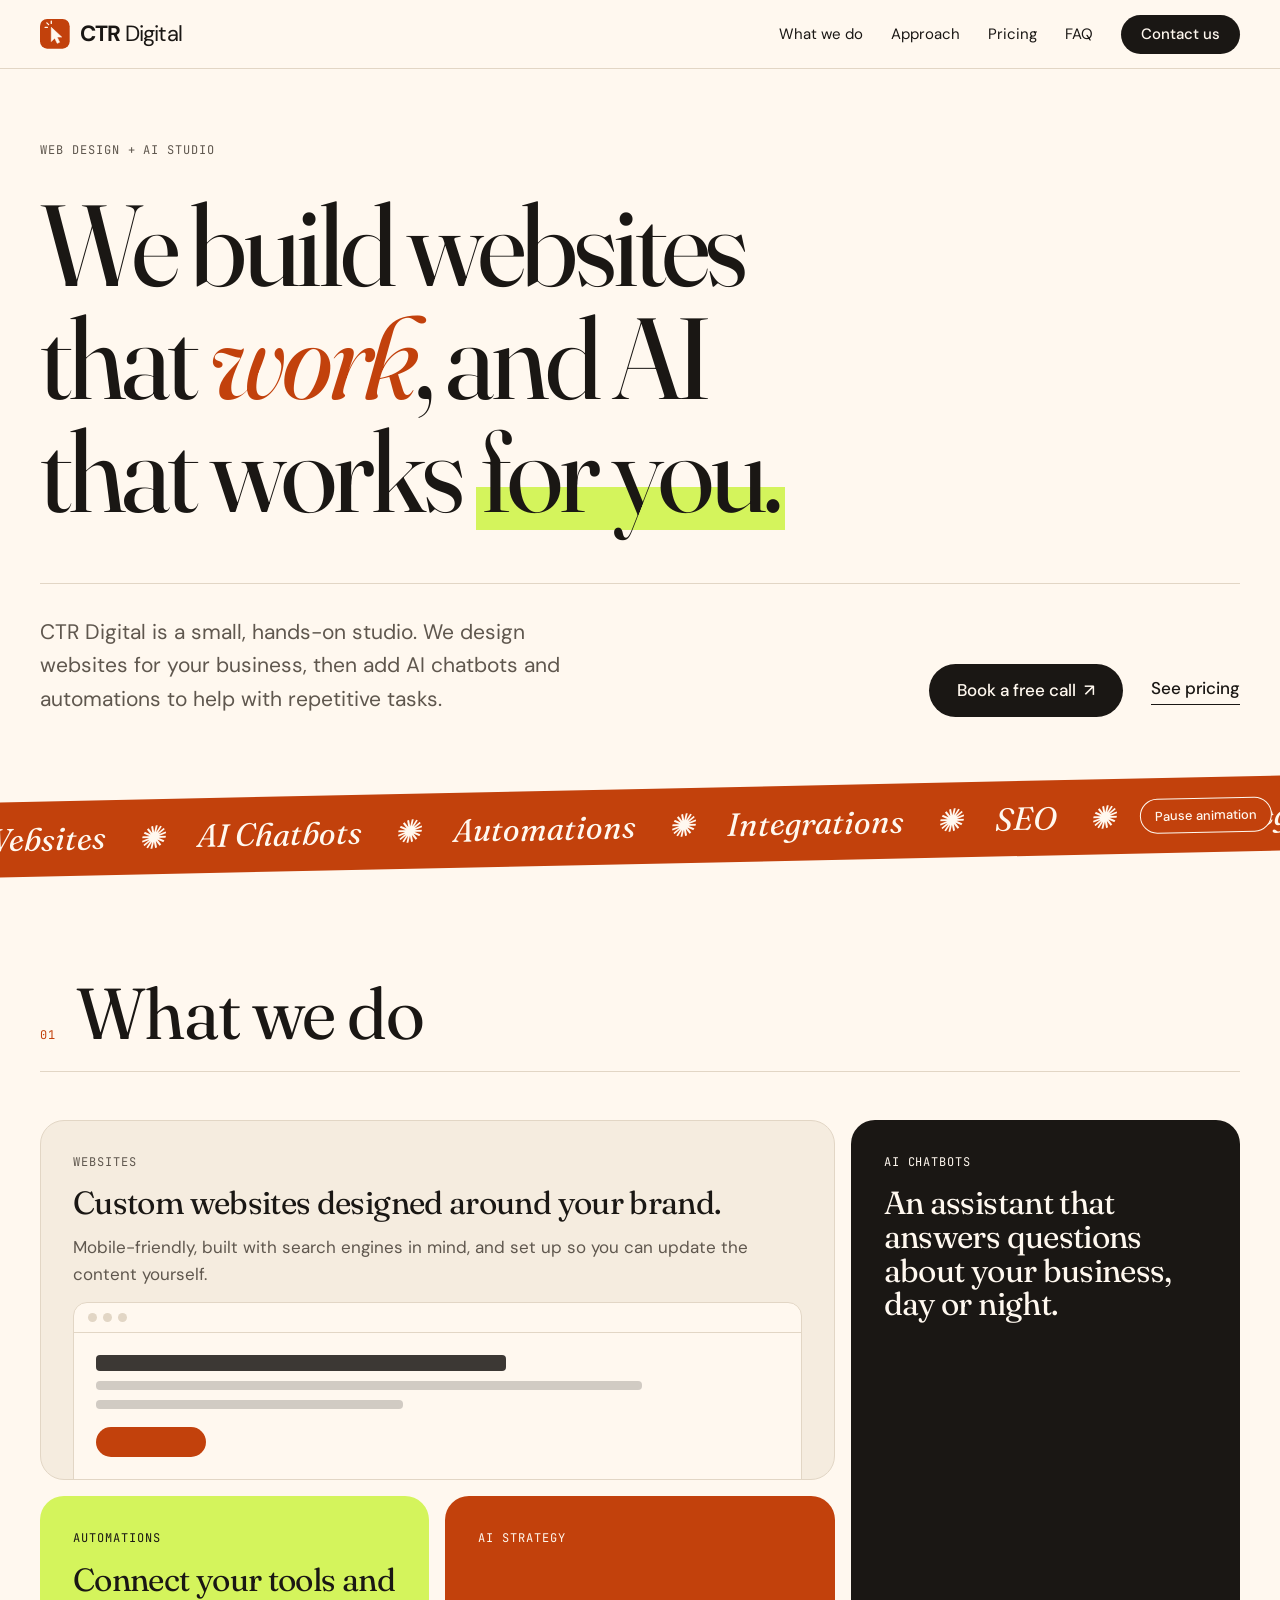
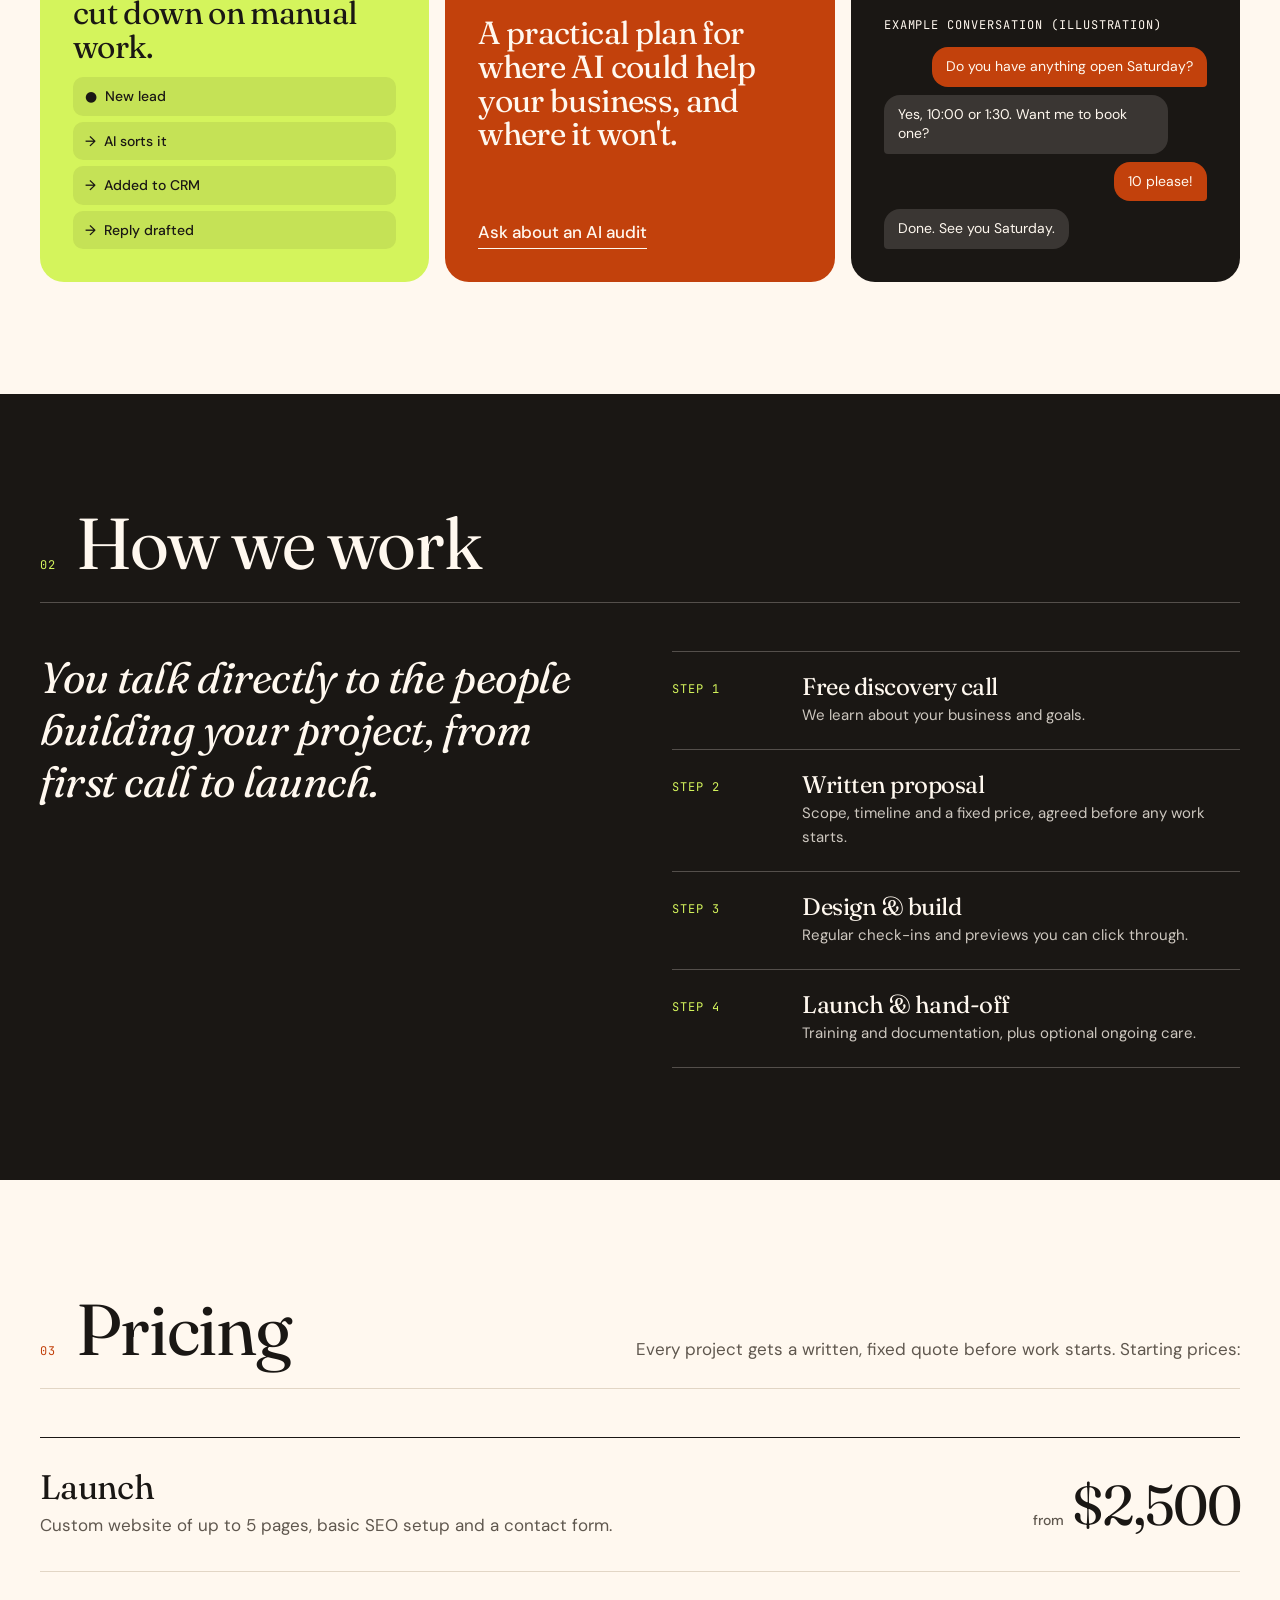
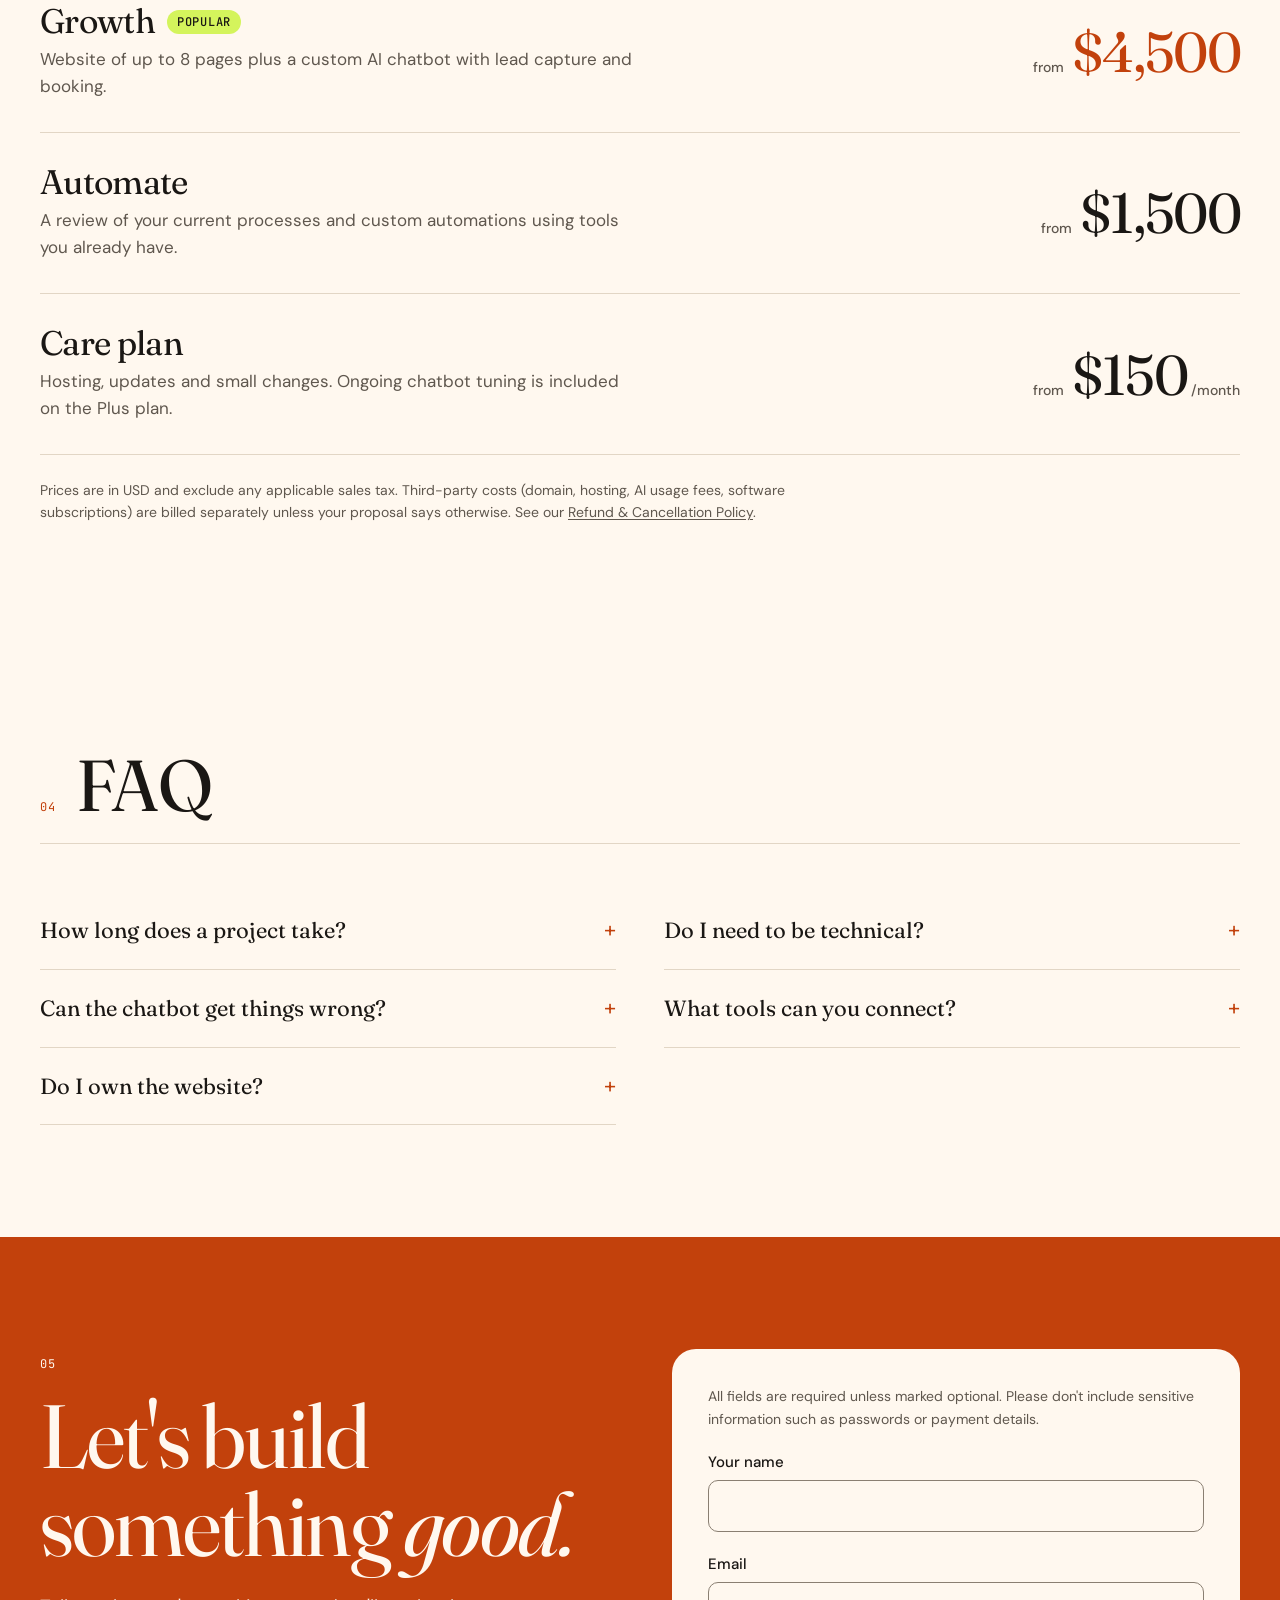
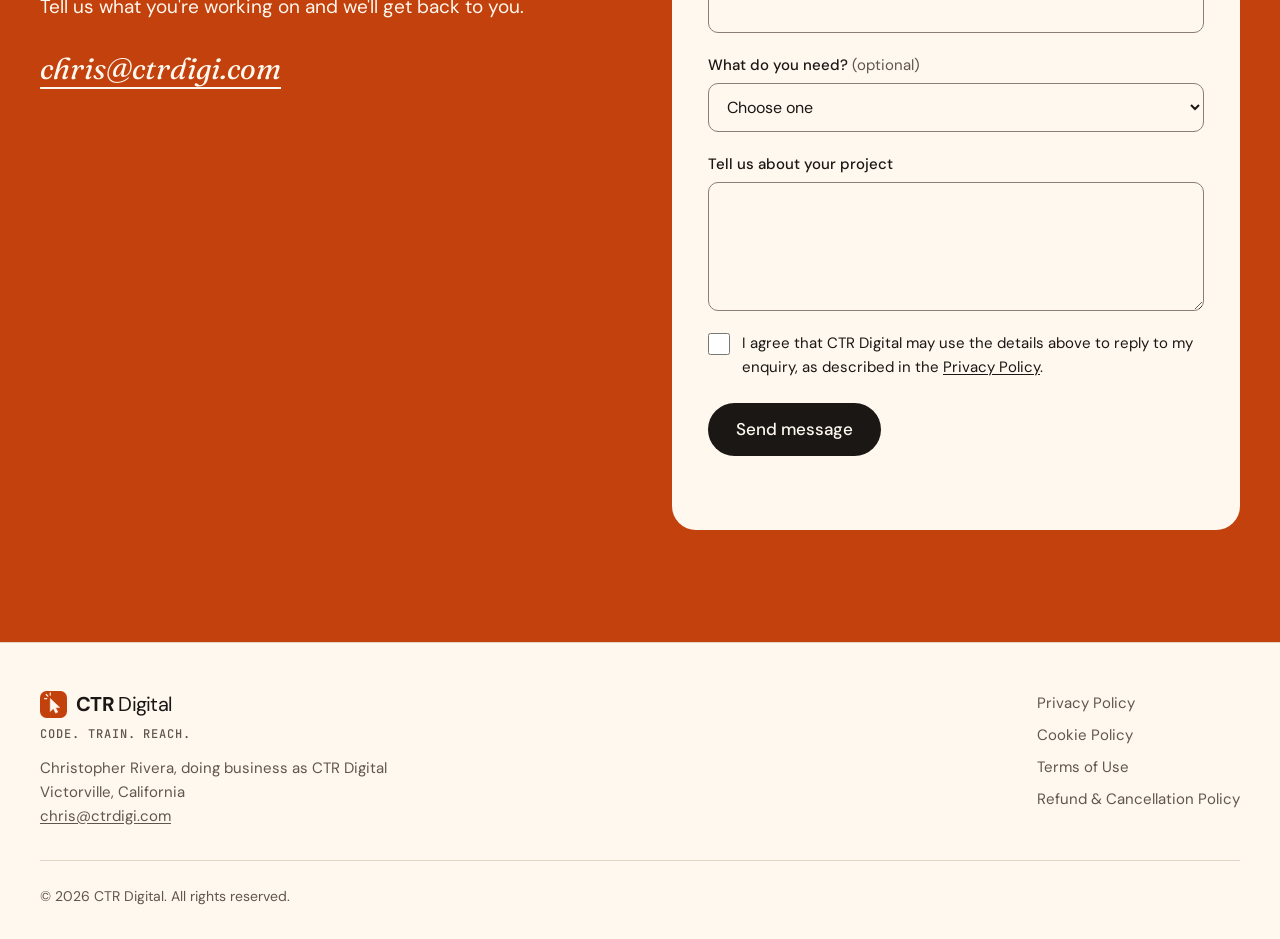
==== index.html @ 1434eead "CTR Digital website, ready for GitHub Pages Home page, policies, 404 page, link preview image, sitem" ====
<!doctype html>
<html lang="en">
<head>
  <meta charset="utf-8">
  <meta name="viewport" content="width=device-width, initial-scale=1">
  <title>CTR Digital — Websites & AI for growing businesses</title>
  <meta name="description" content="CTR Digital designs websites and builds practical AI tools such as chatbots, automations and integrations for growing businesses.">
  <link rel="canonical" href="https://ctrdigi.com/">
  <meta property="og:type" content="website">
  <meta property="og:site_name" content="CTR Digital">
  <meta property="og:title" content="CTR Digital — Websites &amp; AI for growing businesses">
  <meta property="og:description" content="CTR Digital designs websites and builds practical AI tools such as chatbots, automations and integrations for growing businesses.">
  <meta property="og:url" content="https://ctrdigi.com/">
  <meta property="og:image" content="https://ctrdigi.com/assets/og-image.png">
  <meta property="og:image:width" content="1200">
  <meta property="og:image:height" content="630">
  <meta property="og:image:alt" content="CTR Digital: We build websites that work, and AI that works for you.">
  <meta name="twitter:card" content="summary_large_image">
  <link rel="icon" href="assets/favicon.svg" type="image/svg+xml">
  <link rel="apple-touch-icon" href="assets/apple-touch-icon.png">
  <!-- Fonts load from Google Fonts (disclosed in privacy.html). See CHECKLIST.md to self-host instead. -->
  <link rel="preconnect" href="https://fonts.googleapis.com">
  <link rel="preconnect" href="https://fonts.gstatic.com" crossorigin>
  <link href="https://fonts.googleapis.com/css2?family=Fraunces:ital,opsz,wght@0,9..144,400;0,9..144,600;1,9..144,400&family=DM+Sans:wght@400;500;700&family=JetBrains+Mono:wght@500&display=swap" rel="stylesheet">
  <link rel="stylesheet" href="styles.css">
</head>
<body>
  <a class="skip-link" href="#main">Skip to main content</a>

  <header class="nav" id="top">
    <div class="wrap nav-inner">
      <a href="#top" class="logo" aria-label="CTR Digital, back to top"><svg class="mark" viewBox="0 0 100 100" aria-hidden="true" focusable="false"><rect class="mark-tile" width="100" height="100" rx="24"/><path class="mark-cursor" d="M38 28 L38 76 L49.5 64.5 L58 82 L66 78.2 L57.6 60.8 L73 60.8 Z"/><g class="mark-rays"><path d="M29 19 L23 13"/><path d="M38 15 L38 7"/><path d="M25 28 L17 28"/></g></svg><span class="wordmark">CTR <span>Digital</span></span></a>
      <nav class="nav-links" id="nav-links" aria-label="Primary">
        <a href="#work">What we do</a>
        <a href="#approach">Approach</a>
        <a href="#pricing">Pricing</a>
        <a href="#faq">FAQ</a>
        <a href="#contact" class="btn">Contact us</a>
      </nav>
      <button type="button" class="nav-toggle" id="nav-toggle" aria-expanded="false" aria-controls="nav-links">Menu</button>
    </div>
  </header>

  <main id="main" tabindex="-1">
    <!-- HERO -->
    <section class="hero wrap" aria-labelledby="hero-title">
      <p class="mono tag">Web design + AI studio</p>
      <h1 id="hero-title">
        We build websites<br>
        that <em>work</em>, and AI<br>
        that works <span class="hl">for you.</span>
      </h1>
      <div class="hero-foot">
        <p class="lead">CTR Digital is a small, hands-on studio. We design websites for your business, then add AI chatbots and automations to help with repetitive tasks.</p>
        <div class="hero-actions">
          <a href="#contact" class="btn btn-lg">Book a free call <span aria-hidden="true">↗</span></a>
          <a href="#pricing" class="link">See pricing</a>
        </div>
      </div>
    </section>

    <!-- MARQUEE (decorative; can be paused) -->
    <div class="marquee" id="marquee">
      <div class="marquee-track" aria-hidden="true">
        <span>Websites</span><span>✺</span><span>AI Chatbots</span><span>✺</span><span>Automations</span><span>✺</span><span>Integrations</span><span>✺</span><span>SEO</span><span>✺</span><span>AI Strategy</span><span>✺</span>
        <span>Websites</span><span>✺</span><span>AI Chatbots</span><span>✺</span><span>Automations</span><span>✺</span><span>Integrations</span><span>✺</span><span>SEO</span><span>✺</span><span>AI Strategy</span><span>✺</span>
      </div>
      <button type="button" class="marquee-toggle" id="marquee-toggle" aria-pressed="false">Pause animation</button>
    </div>

    <!-- WHAT WE DO (bento) -->
    <section class="section wrap" id="work" aria-labelledby="work-title">
      <div class="sec-head">
        <span class="mono num" aria-hidden="true">01</span>
        <h2 id="work-title">What we do</h2>
      </div>

      <div class="bento">
        <article class="tile tile-web">
          <p class="mono">Websites</p>
          <h3>Custom websites designed around your brand.</h3>
          <p>Mobile-friendly, built with search engines in mind, and set up so you can update the content yourself.</p>
          <div class="browser" aria-hidden="true">
            <div class="browser-bar"><i></i><i></i><i></i></div>
            <div class="browser-body">
              <b class="ln w60"></b><b class="ln w80 thin"></b><b class="ln w45 thin"></b>
              <b class="pill"></b>
            </div>
          </div>
        </article>

        <article class="tile tile-chat">
          <p class="mono">AI Chatbots</p>
          <h3>An assistant that answers questions about your business, day or night.</h3>
          <figure class="chat">
            <figcaption class="mono">Example conversation (illustration)</figcaption>
            <p class="msg in"><span class="sr-only">Visitor: </span>Do you have anything open Saturday?</p>
            <p class="msg out"><span class="sr-only">AI assistant: </span>Yes, 10:00 or 1:30. Want me to book one?</p>
            <p class="msg in"><span class="sr-only">Visitor: </span>10 please!</p>
            <p class="msg out"><span class="sr-only">AI assistant: </span>Done. See you Saturday.</p>
          </figure>
        </article>

        <article class="tile tile-auto">
          <p class="mono">Automations</p>
          <h3>Connect your tools and cut down on manual work.</h3>
          <ol class="flow" aria-label="Example automation steps">
            <li>New lead</li>
            <li>AI sorts it</li>
            <li>Added to CRM</li>
            <li>Reply drafted</li>
          </ol>
        </article>

        <article class="tile tile-strategy">
          <p class="mono">AI Strategy</p>
          <h3>A practical plan for where AI could help your business, and where it won't.</h3>
          <a href="#contact" class="link">Ask about an AI audit</a>
        </article>
      </div>
    </section>

    <!-- APPROACH -->
    <section class="section band" id="approach" aria-labelledby="approach-title">
      <div class="wrap">
        <div class="sec-head">
          <span class="mono num" aria-hidden="true">02</span>
          <h2 id="approach-title">How we work</h2>
        </div>
        <div class="approach">
          <p class="big-statement">You talk directly to the people building your project, from first call to launch.</p>
          <ol class="timeline">
            <li><span class="mono">Step 1</span><h3>Free discovery call</h3><p>We learn about your business and goals.</p></li>
            <li><span class="mono">Step 2</span><h3>Written proposal</h3><p>Scope, timeline and a fixed price, agreed before any work starts.</p></li>
            <li><span class="mono">Step 3</span><h3>Design & build</h3><p>Regular check-ins and previews you can click through.</p></li>
            <li><span class="mono">Step 4</span><h3>Launch & hand-off</h3><p>Training and documentation, plus optional ongoing care.</p></li>
          </ol>
        </div>
      </div>
    </section>

    <!-- PRICING -->
    <section class="section wrap" id="pricing" aria-labelledby="pricing-title">
      <div class="sec-head">
        <span class="mono num" aria-hidden="true">03</span>
        <h2 id="pricing-title">Pricing</h2>
        <p class="sec-sub">Every project gets a written, fixed quote before work starts. Starting prices:</p>
      </div>

      <div class="price-table">
        <div class="price-row">
          <div><h3>Launch</h3><p>Custom website of up to 5 pages, basic SEO setup and a contact form.</p></div>
          <p class="amount"><small>from</small>$2,500</p>
        </div>
        <div class="price-row featured">
          <div><h3>Growth <span class="chip">Popular</span></h3><p>Website of up to 8 pages plus a custom AI chatbot with lead capture and booking.</p></div>
          <p class="amount"><small>from</small>$4,500</p>
        </div>
        <div class="price-row">
          <div><h3>Automate</h3><p>A review of your current processes and custom automations using tools you already have.</p></div>
          <p class="amount"><small>from</small>$1,500</p>
        </div>
        <div class="price-row">
          <div><h3>Care plan</h3><p>Hosting, updates and small changes. Ongoing chatbot tuning is included on the Plus plan.</p></div>
          <p class="amount"><small>from</small>$150<small>/month</small></p>
        </div>
      </div>
      <p class="fine-print">Prices are in USD and exclude any applicable sales tax. Third-party costs (domain, hosting, AI usage fees, software subscriptions) are billed separately unless your proposal says otherwise. See our <a href="refunds.html">Refund &amp; Cancellation Policy</a>.</p>
    </section>

    <!-- FAQ -->
    <section class="section wrap" id="faq" aria-labelledby="faq-title">
      <div class="sec-head">
        <span class="mono num" aria-hidden="true">04</span>
        <h2 id="faq-title">FAQ</h2>
      </div>
      <div class="faq">
        <details><summary>How long does a project take?</summary><p>It depends on scope. Your proposal will include an estimated timeline before you commit to anything.</p></details>
        <details><summary>Do I need to be technical?</summary><p>No. We handle the technical side, explain things in plain English, and show you how to make simple updates yourself.</p></details>
        <details><summary>Can the chatbot get things wrong?</summary><p>Yes, AI can make mistakes. To reduce the risk, we set the chatbot up to use information you approve, limit the topics it covers, and offer a way to reach a real person. It also tells visitors they are talking to an AI.</p></details>
        <details><summary>What tools can you connect?</summary><p>Many tools that offer an integration or API can be connected, for example calendars, email, CRMs and spreadsheets. We'll confirm what's possible for your tools before you commit.</p></details>
        <details><summary>Do I own the website?</summary><p>Once your project is paid in full, you own the website content and design we create for you. Third-party software, fonts and services stay under their own licenses. Details are in your proposal and our <a href="terms.html">Terms</a>.</p></details>
      </div>
    </section>

    <!-- CONTACT -->
    <section class="contact" id="contact" aria-labelledby="contact-title">
      <div class="wrap contact-inner">
        <div>
          <span class="mono num" aria-hidden="true">05</span>
          <h2 id="contact-title">Let's build<br>something <em>good.</em></h2>
          <p>Tell us what you're working on and we'll get back to you.</p>
          <a class="mail" href="mailto:chris@ctrdigi.com">chris@ctrdigi.com</a>
        </div>

        <form class="form" id="contact-form" novalidate aria-describedby="form-note">
          <p class="form-note" id="form-note">All fields are required unless marked optional. Please don't include sensitive information such as passwords or payment details.</p>

          <div class="field">
            <label for="f-name">Your name</label>
            <input id="f-name" type="text" name="name" autocomplete="name" required aria-describedby="f-name-err">
            <p class="field-err" id="f-name-err"></p>
          </div>

          <div class="field">
            <label for="f-email">Email</label>
            <input id="f-email" type="email" name="email" autocomplete="email" required aria-describedby="f-email-err">
            <p class="field-err" id="f-email-err"></p>
          </div>

          <div class="field">
            <label for="f-interest">What do you need? <span class="optional">(optional)</span></label>
            <select id="f-interest" name="interest">
              <option value="">Choose one</option>
              <option>A new website</option>
              <option>An AI chatbot</option>
              <option>Automations</option>
              <option>Website + AI</option>
              <option>Not sure yet</option>
            </select>
          </div>

          <div class="field">
            <label for="f-message">Tell us about your project</label>
            <textarea id="f-message" name="message" rows="4" required aria-describedby="f-message-err"></textarea>
            <p class="field-err" id="f-message-err"></p>
          </div>

          <div class="field consent">
            <input id="f-consent" type="checkbox" name="consent" value="yes" required aria-describedby="f-consent-err">
            <label for="f-consent">I agree that CTR Digital may use the details above to reply to my enquiry, as described in the <a href="privacy.html">Privacy Policy</a>.</label>
            <p class="field-err" id="f-consent-err"></p>
          </div>

          <button type="submit" class="btn btn-lg">Send message</button>
          <p class="form-status" id="form-status" role="status" aria-live="polite"></p>
        </form>
      </div>
    </section>
  </main>

  <footer class="footer">
    <div class="wrap footer-grid">
      <div>
        <a href="#top" class="logo"><svg class="mark" viewBox="0 0 100 100" aria-hidden="true" focusable="false"><rect class="mark-tile" width="100" height="100" rx="24"/><path class="mark-cursor" d="M38 28 L38 76 L49.5 64.5 L58 82 L66 78.2 L57.6 60.8 L73 60.8 Z"/><g class="mark-rays"><path d="M29 19 L23 13"/><path d="M38 15 L38 7"/><path d="M25 28 L17 28"/></g></svg><span class="wordmark">CTR <span>Digital</span></span></a>
        <p class="tagline">Code. Train. Reach.</p>
        <address>
          Christopher Rivera, doing business as CTR Digital<br>
          Victorville, California<br>
          <a href="mailto:chris@ctrdigi.com">chris@ctrdigi.com</a>
        </address>
      </div>
      <nav aria-label="Legal">
        <ul>
          <li><a href="privacy.html">Privacy Policy</a></li>
          <li><a href="cookies.html">Cookie Policy</a></li>
          <li><a href="terms.html">Terms of Use</a></li>
          <li><a href="refunds.html">Refund &amp; Cancellation Policy</a></li>
        </ul>
      </nav>
      <p class="copyright">© <span id="year">2026</span> CTR Digital. All rights reserved.</p>
    </div>
  </footer>

  <script src="script.js"></script>
</body>
</html>
---- styles.css ----
/* ---------- Tokens ----------
   All text/background pairs below meet WCAG 2.1 AA (4.5:1 for body text,
   3:1 for large text and UI outlines). Re-check if you change a colour. */
:root {
  --paper: #fff8ef;
  --paper-2: #f5ecdf;
  --ink: #1a1714;
  --ink-soft: #5f574e;
  --line: #e2d6c5;          /* decorative dividers only */
  --field-line: #8a7f72;    /* form field borders (3.7:1) */
  --accent: #c2410c;        /* 4.9:1 with --paper */
  --accent-ink: #fff8ef;
  --lime: #d4f45c;
  --band: #1a1714;
  --band-ink: #fff8ef;
  --band-accent: #d4f45c;
  --error: #b42318;
  --ok: #15803d;
  --serif: "Fraunces", Georgia, serif;
  --sans: "DM Sans", system-ui, sans-serif;
  --mono: "JetBrains Mono", ui-monospace, monospace;
  color-scheme: light;
}
@media (prefers-color-scheme: dark) {
  :root {
    --paper: #15130f;
    --paper-2: #1e1b16;
    --ink: #f4ece0;
    --ink-soft: #a89e90;
    --line: #332e27;
    --field-line: #7a7064;
    --accent: #ff6a33;
    --accent-ink: #15130f;
    --band: #f4ece0;
    --band-ink: #15130f;
    --band-accent: #b93d0b;
    --error: #ff8a7a;
    --ok: #4ade80;
    color-scheme: dark;
  }
}

/* ---------- Base ---------- */
*, *::before, *::after { box-sizing: border-box; }
html { scroll-behavior: smooth; scroll-padding-top: 76px; }
html, body { overflow-x: clip; }
body { margin: 0; background: var(--paper); color: var(--ink); font: 17px/1.6 var(--sans); -webkit-font-smoothing: antialiased; }
a { color: inherit; text-decoration: none; }
p a, address a, .fine-print a, label a { text-decoration: underline; text-underline-offset: 2px; }
h1, h2, h3 { font-family: var(--serif); font-weight: 400; margin: 0; line-height: 1.05; letter-spacing: -0.02em; }
em { font-style: italic; }
p { margin: 0; }
address { font-style: normal; }
.wrap { width: min(1200px, 100% - 32px); margin-inline: auto; }
.mono { font-family: var(--mono); font-size: 12px; text-transform: uppercase; letter-spacing: .08em; }
:focus-visible { outline: 3px solid var(--accent); outline-offset: 3px; border-radius: 4px; }
main:focus { outline: none; }

.sr-only { position: absolute; width: 1px; height: 1px; padding: 0; margin: -1px; overflow: hidden; clip: rect(0 0 0 0); white-space: nowrap; border: 0; }
.skip-link { position: absolute; left: 16px; top: -100px; z-index: 100; background: var(--ink); color: var(--paper); padding: 12px 18px; border-radius: 8px; font-weight: 500; }
.skip-link:focus { top: 12px; }

.btn {
  display: inline-flex; align-items: center; gap: 8px;
  background: var(--ink); color: var(--paper);
  padding: 12px 20px; border-radius: 999px; border: 0;
  font: 500 15px/1 var(--sans); cursor: pointer;
  transition: background .2s, color .2s;
}
.btn:hover { background: var(--accent); color: var(--accent-ink); }
.btn-lg { padding: 18px 28px; font-size: 17px; }
.link { font-weight: 500; border-bottom: 1.5px solid currentColor; padding-bottom: 2px; }
.link:hover { color: var(--accent); }

/* ---------- Nav ---------- */
.nav { position: sticky; top: 0; z-index: 20; background: color-mix(in srgb, var(--paper) 92%, transparent); backdrop-filter: blur(12px); -webkit-backdrop-filter: blur(12px); border-bottom: 1px solid var(--line); }
.nav-inner { display: flex; align-items: center; justify-content: space-between; height: 68px; }
/* Logo B, "The Click": cursor mark in an accent tile + sans wordmark (see brand/logo-options.html) */
.logo { display: inline-flex; align-items: center; gap: .45em; font: 700 22px var(--sans); letter-spacing: -0.035em; line-height: 1; white-space: nowrap; }
.wordmark span { font-weight: 400; }
.mark { width: 1.35em; height: 1.35em; display: block; flex: none; }
.mark-tile { fill: var(--accent); }
.mark-cursor { fill: var(--paper); stroke: var(--paper); stroke-width: 2; stroke-linejoin: round; }
.mark-rays { fill: none; stroke: var(--paper); stroke-width: 4.5; stroke-linecap: round; }
.nav-links { display: flex; align-items: center; gap: 28px; font-size: 15px; }
.nav-links a:not(.btn):hover { color: var(--accent); }
.nav-toggle { display: none; background: none; border: 1.5px solid var(--ink); color: var(--ink); border-radius: 999px; padding: 10px 18px; font: 500 15px var(--sans); cursor: pointer; }

/* ---------- Hero ---------- */
.hero { padding: 72px 0 64px; }
.tag { color: var(--ink-soft); margin-bottom: 28px; }
.hero h1 { font-size: clamp(48px, 9vw, 128px); line-height: .98; letter-spacing: -0.035em; }
.hero h1 em { color: var(--accent); }
.hl { background: linear-gradient(transparent 62%, var(--lime) 62%, var(--lime) 92%, transparent 92%); padding: 0 .05em; }
@media (prefers-color-scheme: dark) { .hl { background: linear-gradient(transparent 62%, color-mix(in srgb, var(--lime) 40%, transparent) 62%, color-mix(in srgb, var(--lime) 40%, transparent) 92%, transparent 92%); } }
.hero-foot { display: grid; grid-template-columns: 1.2fr 1fr; gap: 48px; align-items: end; margin-top: 56px; padding-top: 32px; border-top: 1px solid var(--line); }
.lead { font-size: clamp(18px, 2vw, 21px); color: var(--ink-soft); max-width: 560px; }
.hero-actions { display: flex; align-items: center; gap: 28px; justify-content: flex-end; flex-wrap: wrap; }

/* ---------- Marquee ---------- */
.marquee { position: relative; overflow: hidden; background: var(--accent); color: var(--accent-ink); padding: 18px 0; transform: rotate(-1.2deg); margin: 8px -20px 0; }
.marquee-track { display: flex; gap: 32px; width: max-content; animation: scroll 30s linear infinite; font: 400 italic 32px var(--serif); white-space: nowrap; }
.marquee.paused .marquee-track { animation-play-state: paused; }
.marquee-toggle {
  position: absolute; right: 28px; top: 50%; transform: translateY(-50%);
  background: var(--accent); color: var(--accent-ink); border: 1.5px solid var(--accent-ink);
  border-radius: 999px; padding: 8px 14px; font: 500 13px var(--sans); cursor: pointer;
}
.marquee-toggle:focus-visible { outline-color: var(--accent-ink); }
@keyframes scroll { to { transform: translateX(-50%); } }

/* ---------- Sections ---------- */
.section { padding: 112px 0; }
.sec-head { display: flex; align-items: baseline; gap: 20px; flex-wrap: wrap; margin-bottom: 48px; padding-bottom: 20px; border-bottom: 1px solid var(--line); }
.sec-head h2 { font-size: clamp(40px, 6vw, 72px); }
.num { color: var(--accent); }
.sec-sub { color: var(--ink-soft); margin-left: auto; }

/* Bento */
.bento { display: grid; grid-template-columns: repeat(6, 1fr); gap: 16px; }
.tile { border-radius: 24px; padding: 32px; display: flex; flex-direction: column; gap: 14px; border: 1px solid var(--line); background: var(--paper-2); overflow: hidden; }
.tile h3 { font-size: clamp(24px, 2.6vw, 32px); }
.tile > p:not(.mono) { color: var(--ink-soft); }
.tile .mono { color: var(--ink-soft); }
.tile-web { grid-column: span 4; }
.tile-chat { grid-column: span 2; grid-row: span 2; background: var(--band); color: var(--band-ink); border-color: transparent; }
.tile-chat .mono { color: inherit; }
.tile-auto { grid-column: span 2; background: var(--lime); color: #1a1714; border-color: transparent; }
.tile-auto .mono { color: #1a1714; }
.tile-strategy { grid-column: span 2; background: var(--accent); color: var(--accent-ink); border-color: transparent; justify-content: space-between; }
.tile-strategy .mono { color: inherit; }
.tile-strategy .link { align-self: flex-start; }
.tile-strategy .link:hover { color: inherit; border-bottom-width: 3px; }
.tile-strategy :focus-visible { outline-color: var(--accent-ink); }

.browser { margin-top: auto; border: 1px solid var(--line); border-radius: 14px 14px 0 0; background: var(--paper); margin-bottom: -33px; }
.browser-bar { display: flex; gap: 6px; padding: 10px 14px; border-bottom: 1px solid var(--line); }
.browser-bar i { width: 9px; height: 9px; border-radius: 50%; background: var(--line); }
.browser-body { padding: 22px; display: grid; gap: 10px; }
.ln { display: block; height: 16px; border-radius: 4px; background: var(--ink); opacity: .85; }
.ln.thin { height: 9px; opacity: .2; }
.w45 { width: 45%; } .w60 { width: 60%; } .w80 { width: 80%; }
.pill { display: block; width: 110px; height: 30px; border-radius: 999px; background: var(--accent); margin-top: 8px; }

.chat { margin: auto 0 0; display: flex; flex-direction: column; gap: 8px; font-size: 14px; }
.chat figcaption { margin-bottom: 4px; }
.msg { padding: 10px 14px; border-radius: 16px; max-width: 88%; line-height: 1.4; }
.msg.in { align-self: flex-end; background: var(--accent); color: var(--accent-ink); border-bottom-right-radius: 4px; }
.msg.out { align-self: flex-start; background: color-mix(in srgb, var(--band-ink) 14%, var(--band)); border-bottom-left-radius: 4px; }

.flow { list-style: none; padding: 0; margin: auto 0 0; display: grid; gap: 6px; font-size: 14px; font-weight: 500; }
.flow li { background: rgba(26, 23, 20, .08); border-radius: 10px; padding: 8px 12px; display: flex; align-items: center; gap: 8px; }
.flow li::before { content: "→"; }
.flow li:first-child::before { content: "●"; }

/* Approach band */
.band { background: var(--band); color: var(--band-ink); }
.band .sec-head { border-color: color-mix(in srgb, var(--band-ink) 25%, transparent); }
.band .num { color: var(--band-accent); }
.approach { display: grid; grid-template-columns: 1fr 1fr; gap: 64px; }
.big-statement { font: 400 italic clamp(28px, 3.4vw, 44px)/1.2 var(--serif); letter-spacing: -0.01em; }
.timeline { list-style: none; padding: 0; margin: 0; }
.timeline li { padding: 22px 0; border-top: 1px solid color-mix(in srgb, var(--band-ink) 25%, transparent); display: grid; grid-template-columns: 110px 1fr; column-gap: 20px; }
.timeline li:last-child { border-bottom: 1px solid color-mix(in srgb, var(--band-ink) 25%, transparent); }
.timeline .mono { color: var(--band-accent); grid-row: span 2; padding-top: 6px; }
.timeline h3 { font-size: 24px; margin-bottom: 4px; }
.timeline p { color: color-mix(in srgb, var(--band-ink) 78%, var(--band)); font-size: 15px; }

/* Pricing */
.price-table { border-top: 1px solid var(--ink); }
.price-row { display: grid; grid-template-columns: 1fr auto; gap: 32px; align-items: center; padding: 32px 0; border-bottom: 1px solid var(--line); }
.price-row h3 { font-size: 34px; margin-bottom: 6px; display: flex; align-items: center; gap: 12px; }
.price-row p { color: var(--ink-soft); max-width: 600px; }
.price-row .amount { font: 400 clamp(36px, 5vw, 56px) var(--serif); color: var(--ink); letter-spacing: -0.03em; white-space: nowrap; }
.amount small { font: 500 14px var(--sans); color: var(--ink-soft); letter-spacing: 0; margin-right: 8px; }
.amount small:not(:first-child) { margin: 0 0 0 4px; }
.price-row.featured .amount { color: var(--accent); }
.chip { font: 500 12px var(--mono); text-transform: uppercase; letter-spacing: .06em; background: var(--lime); color: #1a1714; padding: 4px 10px; border-radius: 999px; }
.fine-print { margin-top: 24px; font-size: 14px; color: var(--ink-soft); max-width: 760px; }

/* FAQ */
.faq { display: grid; grid-template-columns: 1fr 1fr; gap: 0 48px; align-items: start; }
.faq details { border-bottom: 1px solid var(--line); }
.faq summary { cursor: pointer; list-style: none; padding: 24px 0; font: 400 22px/1.3 var(--serif); display: flex; justify-content: space-between; gap: 16px; }
.faq summary::-webkit-details-marker { display: none; }
.faq summary::after { content: "+"; color: var(--accent); font-family: var(--sans); transition: transform .2s; }
.faq details[open] summary::after { transform: rotate(45deg); }
.faq details p { color: var(--ink-soft); padding-bottom: 24px; }

/* Contact */
.contact { background: var(--accent); color: var(--accent-ink); padding: 112px 0; }
.contact-inner { display: grid; grid-template-columns: 1fr 1fr; gap: 64px; align-items: start; }
.contact .num { color: inherit; }
.contact h2 { font-size: clamp(48px, 7vw, 96px); margin: 16px 0 24px; line-height: .98; }
.contact-inner > div > p { font-size: 19px; margin-bottom: 28px; }
.mail { font: 400 italic clamp(22px, 2.6vw, 30px) var(--serif); border-bottom: 2px solid currentColor; overflow-wrap: anywhere; }
.contact-inner > div :focus-visible { outline-color: var(--accent-ink); }

.form { display: grid; gap: 20px; background: var(--paper); color: var(--ink); padding: 36px; border-radius: 24px; }
.form-note { font-size: 14px; color: var(--ink-soft); }
.field { display: grid; gap: 6px; }
.field label { font-size: 15px; font-weight: 500; }
.optional { font-weight: 400; color: var(--ink-soft); }
.form input[type="text"], .form input[type="email"], .form select, .form textarea {
  font: inherit; font-size: 16px; color: var(--ink); background: var(--paper);
  border: 1.5px solid var(--field-line); border-radius: 10px; padding: 12px 14px;
  transition: border-color .15s, box-shadow .15s;
}
.form select { cursor: pointer; }
.form textarea { resize: vertical; }
.form input:focus-visible, .form select:focus-visible, .form textarea:focus-visible {
  outline: 3px solid var(--accent); outline-offset: 1px; border-color: var(--ink);
}
.form [aria-invalid="true"] { border-color: var(--error); border-width: 2px; }
.field-err { font-size: 14px; color: var(--error); font-weight: 500; }
.field-err:empty { display: none; }
.consent { grid-template-columns: auto 1fr; column-gap: 12px; align-items: start; }
.consent input { width: 22px; height: 22px; margin: 2px 0 0; accent-color: var(--accent); cursor: pointer; }
.consent label { font-weight: 400; font-size: 15px; cursor: pointer; }
.consent .field-err { grid-column: 2; }
.form .btn { justify-self: start; margin-top: 4px; }
.form-status { font-size: 15px; font-weight: 500; min-height: 1.2em; }
.form-status.ok { color: var(--ok); }
.form-status.err { color: var(--error); }

/* Footer */
.footer { padding: 48px 0 32px; font-size: 15px; color: var(--ink-soft); border-top: 1px solid var(--line); }
.footer-grid { display: grid; grid-template-columns: 1fr auto; gap: 32px 48px; }
.footer .logo { color: var(--ink); font-size: 20px; margin-bottom: 8px; }
.footer .tagline { font: 500 12px var(--mono); text-transform: uppercase; letter-spacing: .08em; color: var(--ink-soft); margin-bottom: 14px; }
.footer ul { list-style: none; margin: 0; padding: 0; display: grid; gap: 8px; }
.footer nav a:hover, .footer address a:hover { color: var(--accent); }
.copyright { grid-column: 1 / -1; padding-top: 24px; border-top: 1px solid var(--line); font-size: 14px; }

/* ---------- Legal pages ---------- */
.legal { padding: 64px 0 96px; }
.legal .wrap { max-width: 760px; }
.legal h1 { font-size: clamp(40px, 6vw, 64px); margin-bottom: 12px; }
.legal .updated { color: var(--ink-soft); margin-bottom: 24px; }
.legal .draft-note { background: var(--paper-2); border: 1.5px solid var(--field-line); border-radius: 12px; padding: 16px 20px; margin-bottom: 40px; font-size: 15px; }
.legal h2 { font-size: 28px; margin: 40px 0 12px; }
.legal p, .legal li { color: var(--ink-soft); }
.legal p + p { margin-top: 12px; }
.legal ul { padding-left: 22px; display: grid; gap: 6px; }
.legal a { text-decoration: underline; text-underline-offset: 2px; color: var(--ink); }
.legal a.btn { color: var(--paper); text-decoration: none; }
.legal a.btn:hover { color: var(--accent-ink); }
.legal .back { display: inline-block; margin-bottom: 32px; font-weight: 500; }

/* Reveal (class added by JS only, so content is visible without JS) */
.reveal { opacity: 0; transform: translateY(20px); transition: opacity .7s ease, transform .7s ease; }
.reveal.visible { opacity: 1; transform: none; }

@media (prefers-reduced-motion: reduce) {
  html { scroll-behavior: auto; }
  .marquee-track { animation: none; }
  .marquee-toggle { display: none; }
  .reveal { opacity: 1; transform: none; transition: none; }
}

/* ---------- Responsive ---------- */
@media (max-width: 980px) {
  .bento { grid-template-columns: repeat(2, 1fr); }
  .tile-web { grid-column: span 2; }
  .tile-chat { grid-column: span 1; grid-row: span 2; }
  .tile-auto, .tile-strategy { grid-column: span 1; }
  .approach, .contact-inner, .hero-foot { grid-template-columns: 1fr; gap: 40px; }
  .hero-actions { justify-content: flex-start; }
  .faq { grid-template-columns: 1fr; }
}
@media (max-width: 720px) {
  .nav-toggle { display: block; }
  .nav-links { display: none; position: absolute; top: 68px; left: 0; right: 0; flex-direction: column; align-items: stretch; gap: 0; background: var(--paper); border-bottom: 1px solid var(--line); padding: 8px 16px 20px; }
  .nav-links.open { display: flex; }
  .nav-links a:not(.btn) { padding: 14px 0; border-bottom: 1px solid var(--line); font-size: 18px; }
  .nav-links .btn { margin-top: 16px; justify-content: center; padding: 14px; }
  .logo { font-size: 19px; }
  .hero { padding: 48px 0; }
  .section, .contact { padding: 80px 0; }
  .bento { grid-template-columns: 1fr; }
  .tile-web, .tile-chat, .tile-auto, .tile-strategy { grid-column: span 1; grid-row: auto; }
  .tile { padding: 24px; }
  .browser { margin-bottom: -25px; }
  .sec-sub { margin-left: 0; flex-basis: 100%; }
  .price-row { grid-template-columns: 1fr; gap: 12px; }
  .price-row h3 { font-size: 28px; }
  .timeline li { grid-template-columns: 1fr; }
  .timeline .mono { grid-row: auto; padding: 0 0 6px; }
  .form { padding: 24px; }
  .marquee-track { font-size: 24px; }
  .marquee-toggle { right: 24px; padding: 6px 12px; font-size: 12px; }
  .footer-grid { grid-template-columns: 1fr; }
}
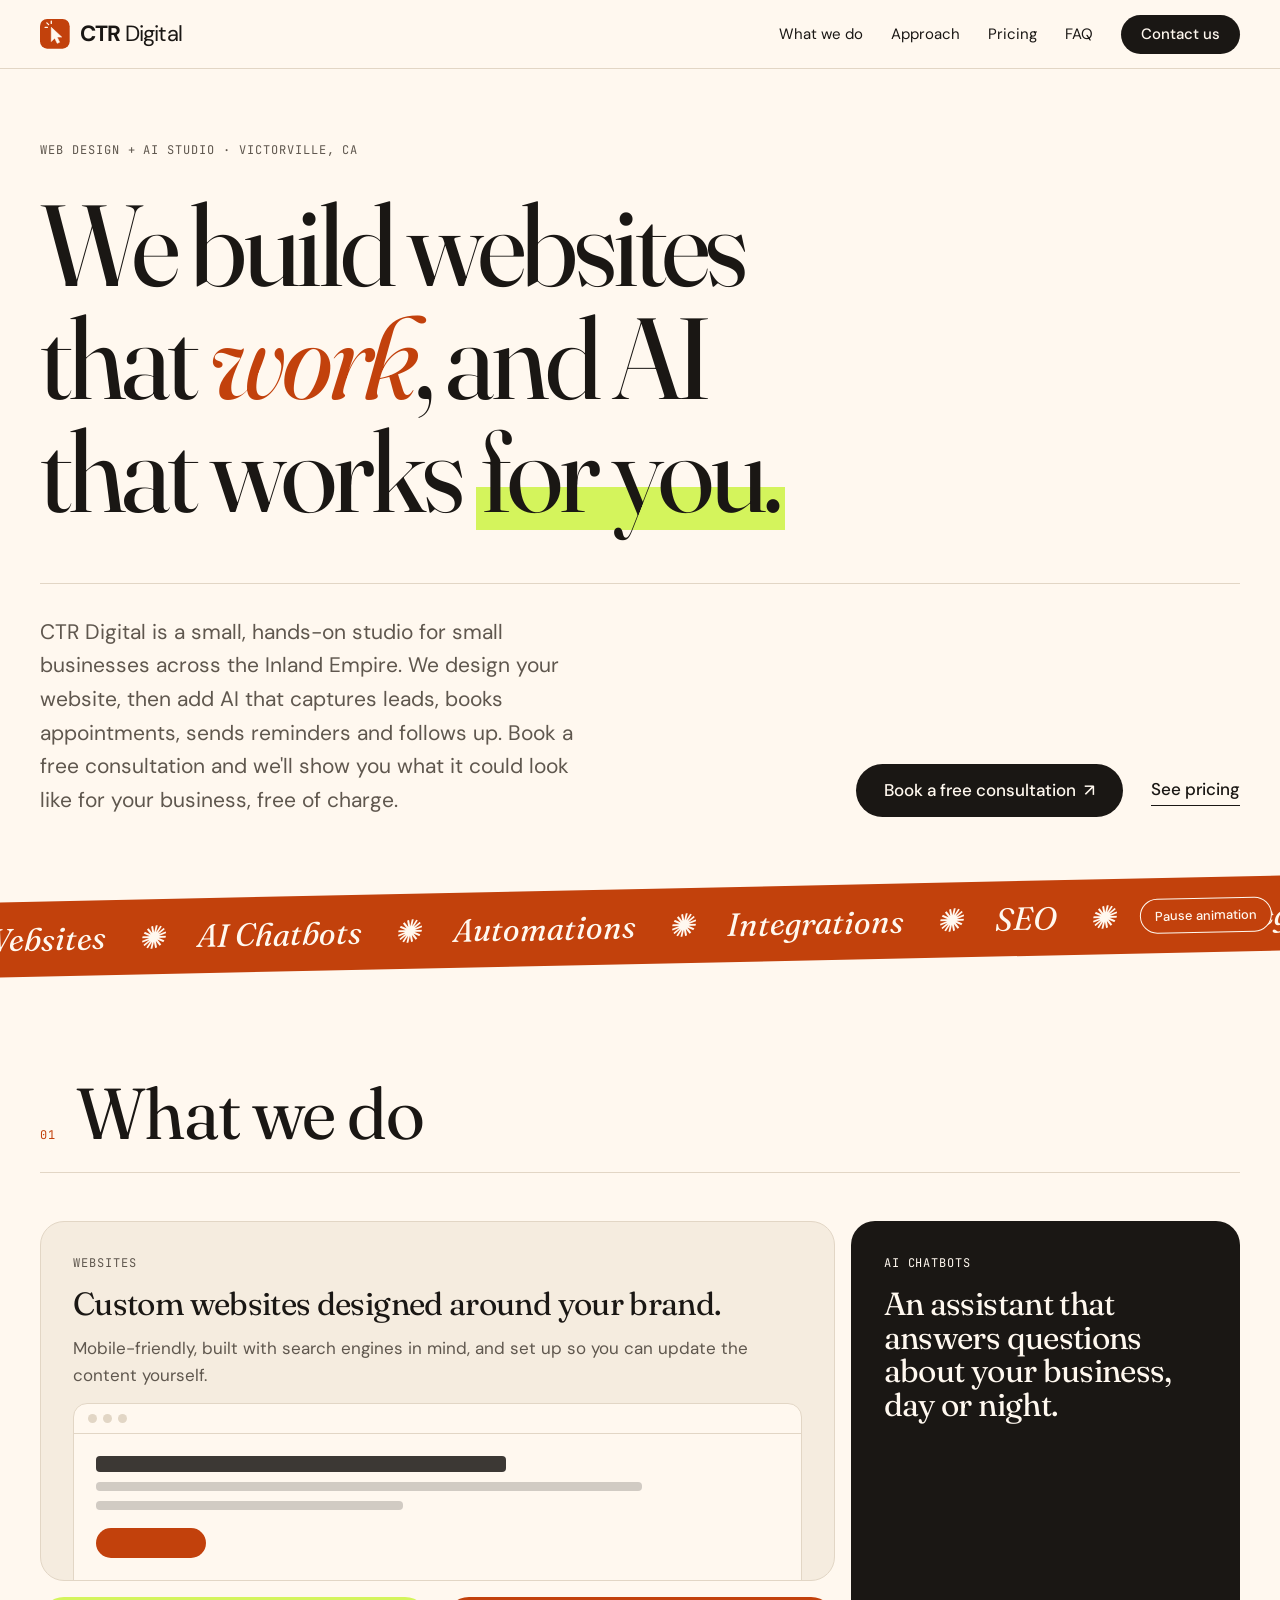
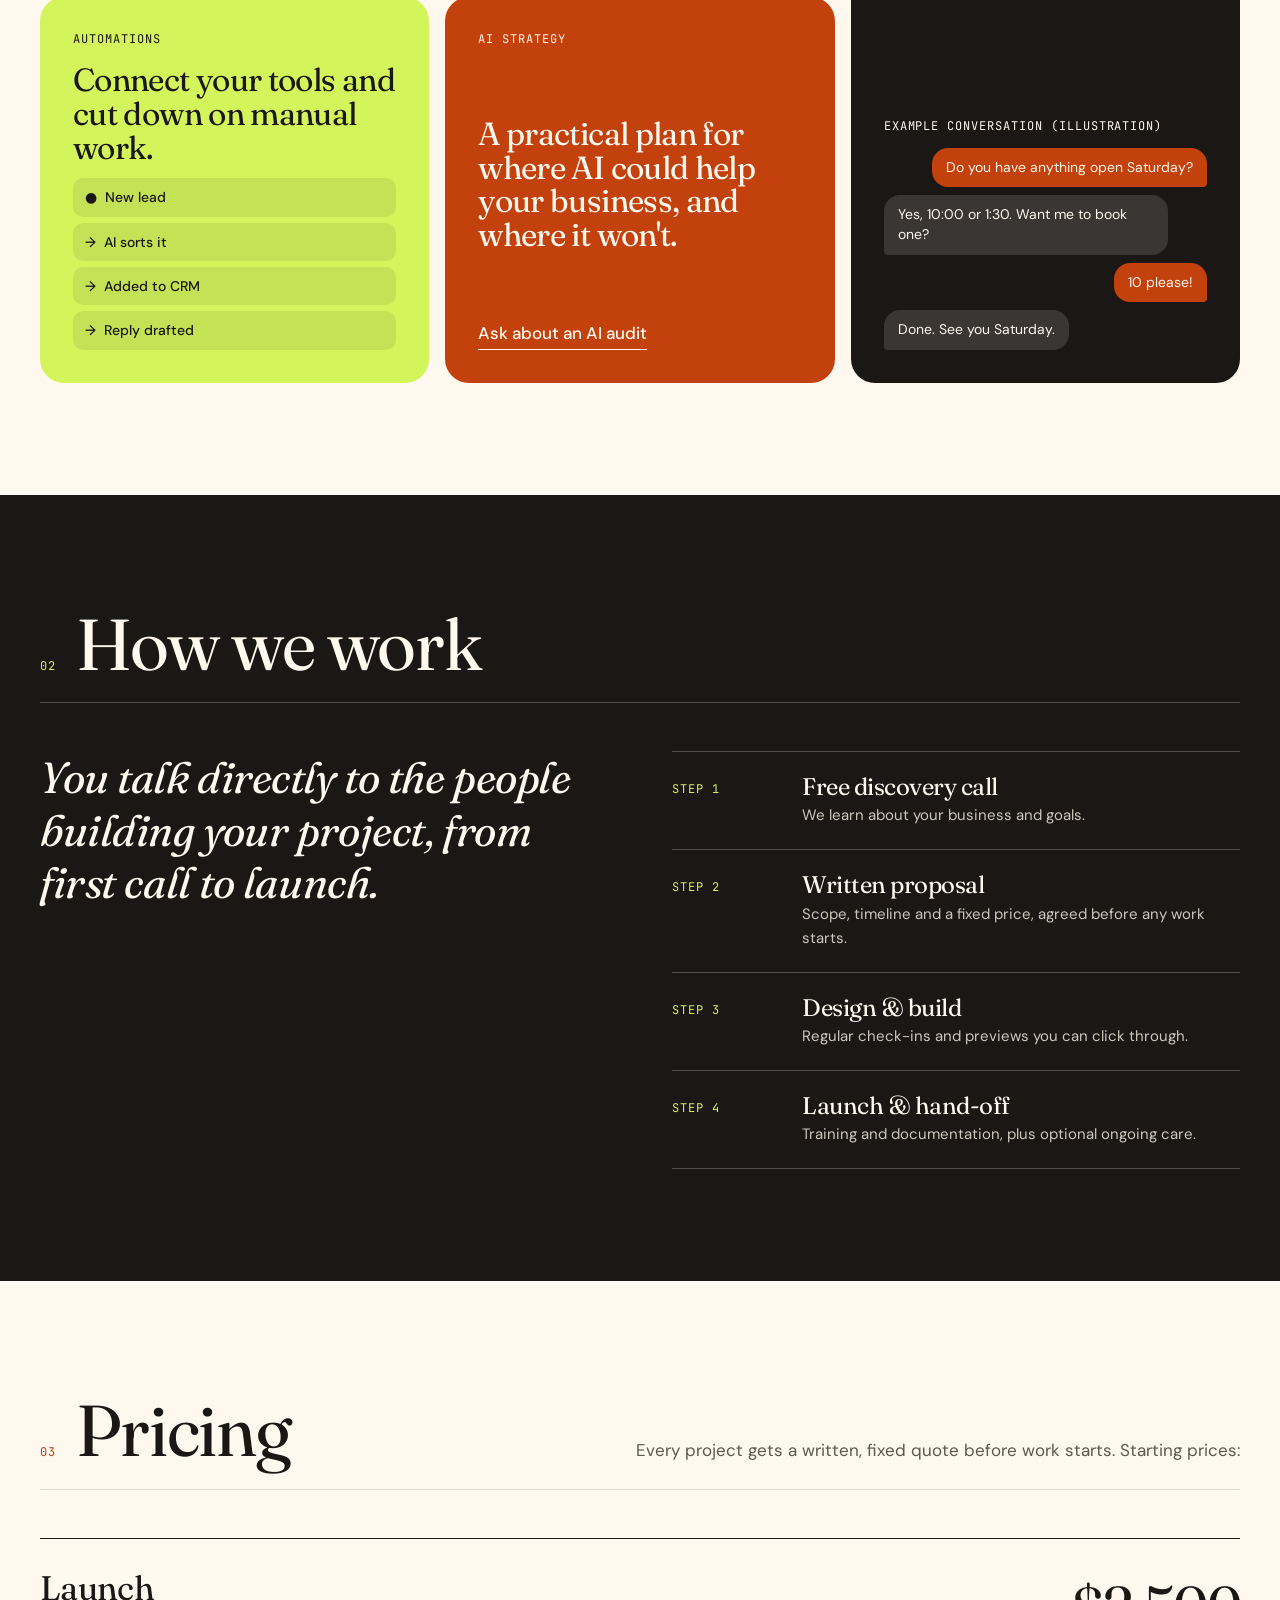
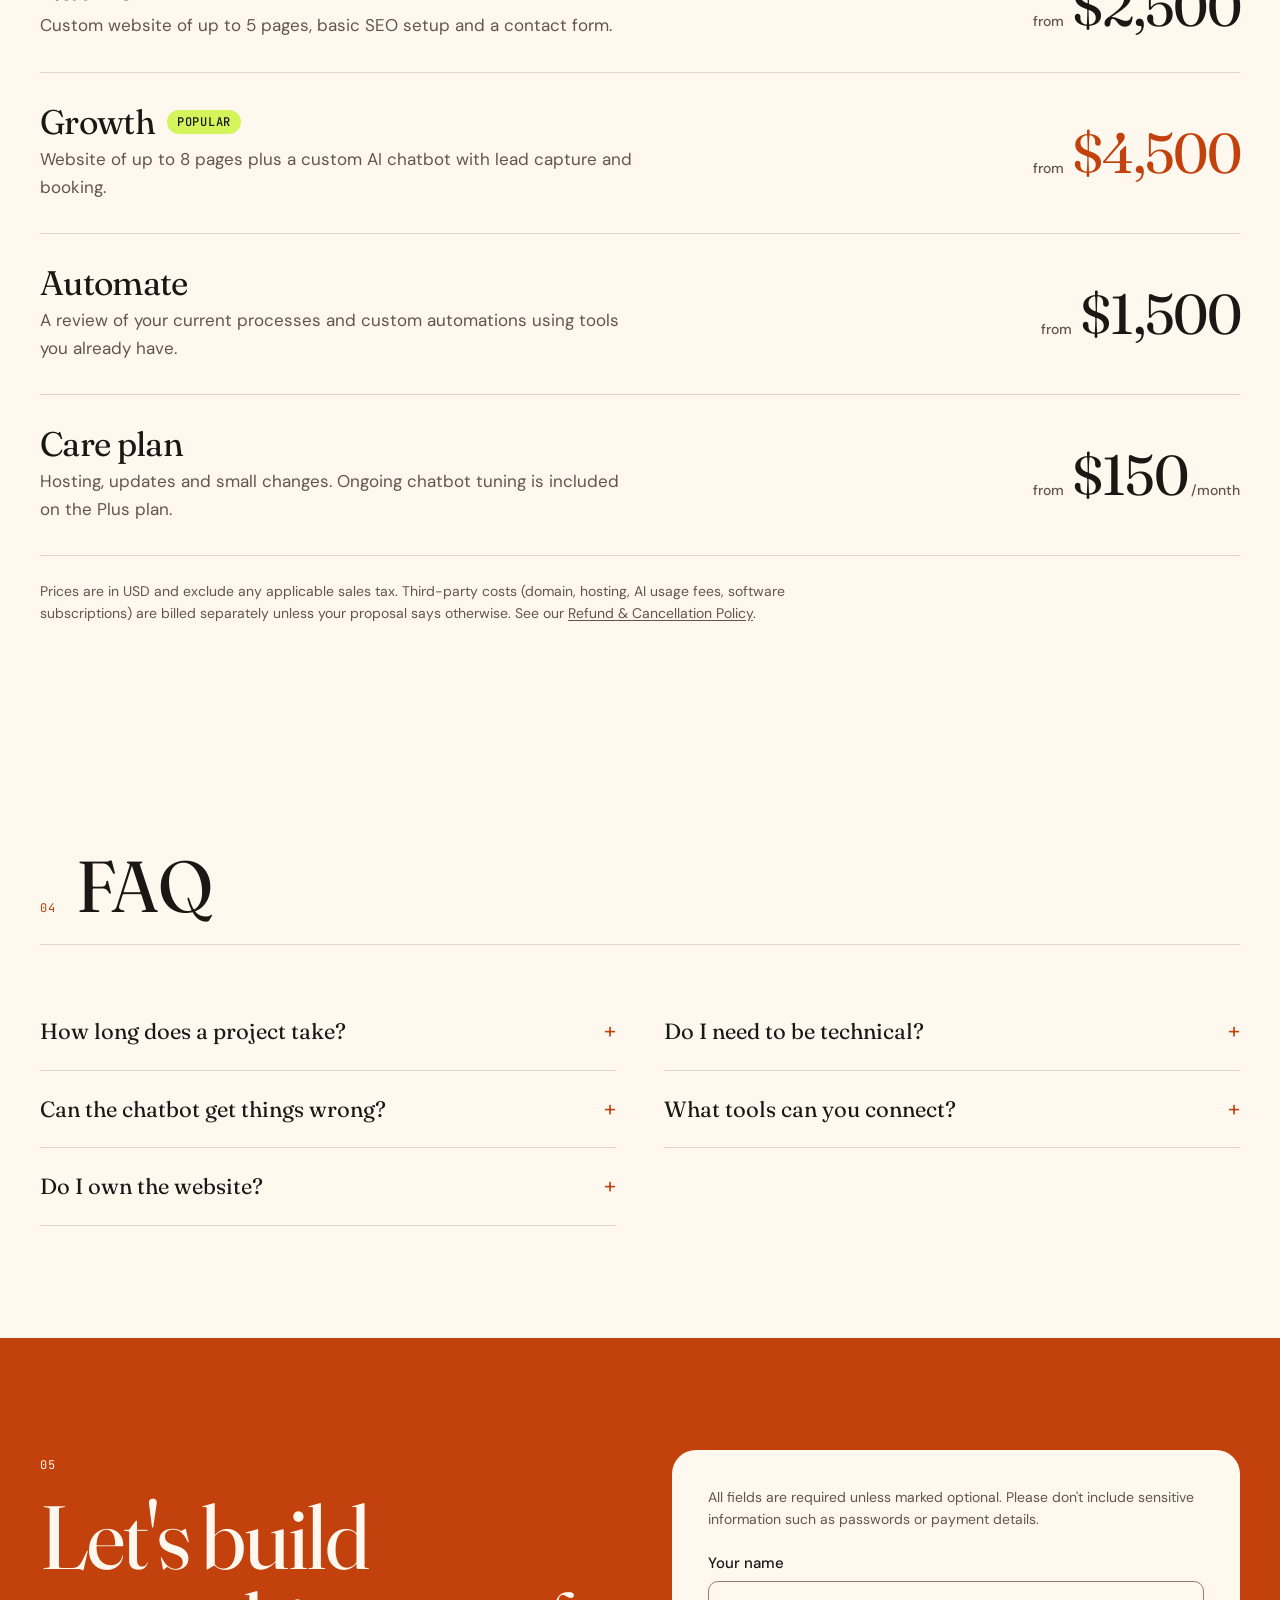
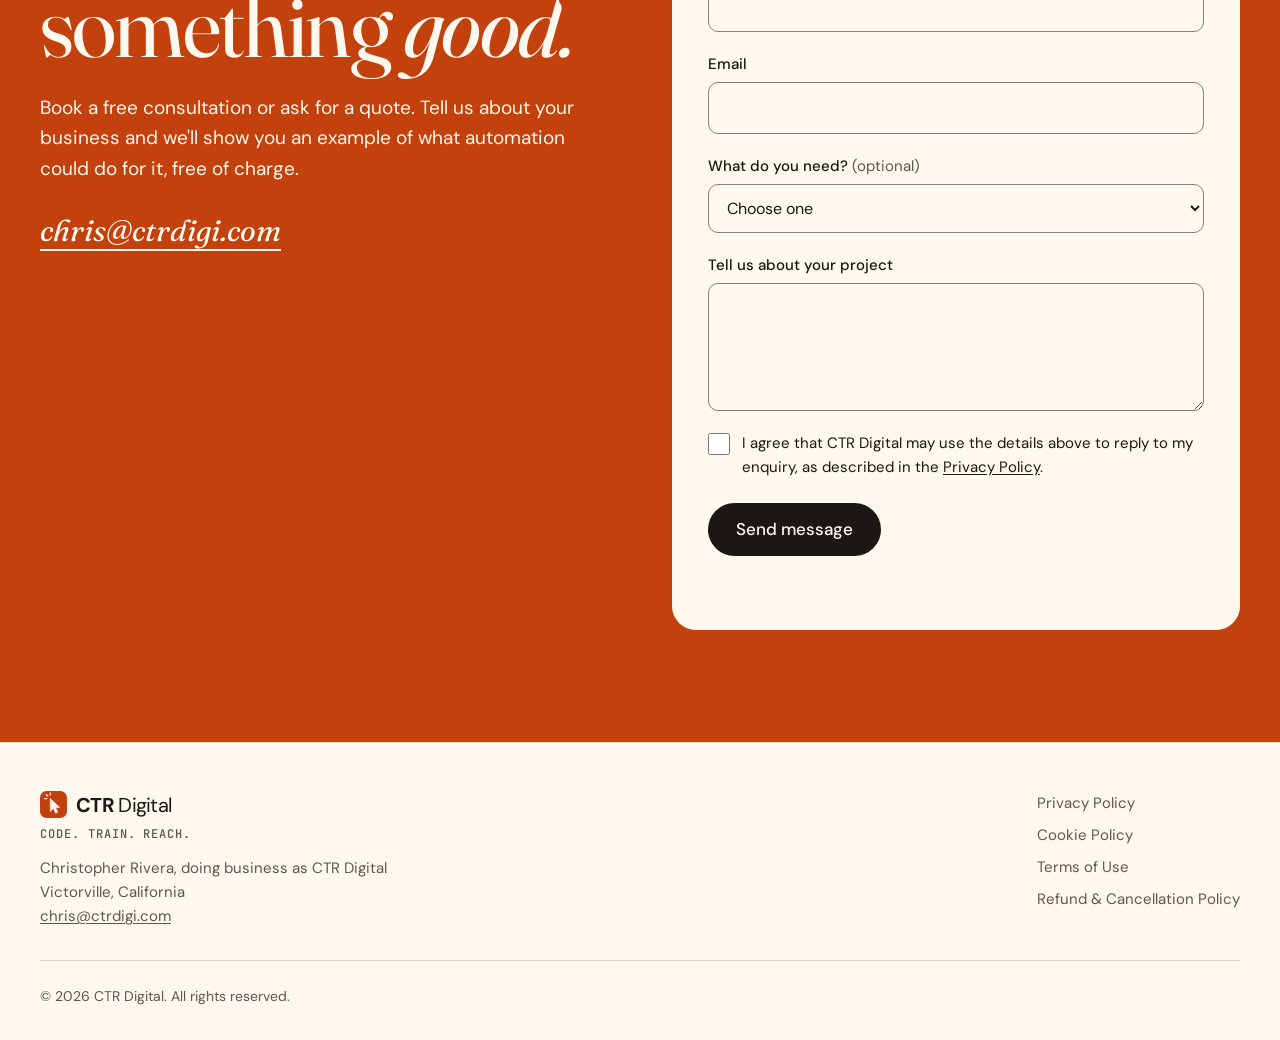
==== commit 78bb739c: "Add local SEO and lead with the free consultation offer - Title, description and Open Graph text nam" ====
--- a/index.html
+++ b/index.html
@@ -3,13 +3,13 @@
 <head>
   <meta charset="utf-8">
   <meta name="viewport" content="width=device-width, initial-scale=1">
-  <title>CTR Digital — Websites & AI for growing businesses</title>
-  <meta name="description" content="CTR Digital designs websites and builds practical AI tools such as chatbots, automations and integrations for growing businesses.">
+  <title>CTR Digital — Web design &amp; AI automation in Victorville, CA</title>
+  <meta name="description" content="Websites and AI automation for small businesses in Victorville and the Inland Empire. Book a free consultation to see what automation could do for you.">
   <link rel="canonical" href="https://ctrdigi.com/">
   <meta property="og:type" content="website">
   <meta property="og:site_name" content="CTR Digital">
-  <meta property="og:title" content="CTR Digital — Websites &amp; AI for growing businesses">
-  <meta property="og:description" content="CTR Digital designs websites and builds practical AI tools such as chatbots, automations and integrations for growing businesses.">
+  <meta property="og:title" content="CTR Digital — Web design &amp; AI automation in Victorville, CA">
+  <meta property="og:description" content="Websites and AI automation for small businesses in Victorville and the Inland Empire. Book a free consultation to see what automation could do for you.">
   <meta property="og:url" content="https://ctrdigi.com/">
   <meta property="og:image" content="https://ctrdigi.com/assets/og-image.png">
   <meta property="og:image:width" content="1200">
@@ -23,6 +23,33 @@
   <link rel="preconnect" href="https://fonts.gstatic.com" crossorigin>
   <link href="https://fonts.googleapis.com/css2?family=Fraunces:ital,opsz,wght@0,9..144,400;0,9..144,600;1,9..144,400&family=DM+Sans:wght@400;500;700&family=JetBrains+Mono:wght@500&display=swap" rel="stylesheet">
   <link rel="stylesheet" href="styles.css">
+  <script type="application/ld+json">
+  {
+    "@context": "https://schema.org",
+    "@type": "ProfessionalService",
+    "name": "CTR Digital",
+    "slogan": "Code. Train. Reach.",
+    "description": "Web design and AI automation for small businesses: websites, chatbots, lead capture, scheduling and reminders, and follow-ups.",
+    "url": "https://ctrdigi.com/",
+    "email": "chris@ctrdigi.com",
+    "logo": "https://ctrdigi.com/assets/logo-mark-512.png",
+    "image": "https://ctrdigi.com/assets/og-image.png",
+    "founder": { "@type": "Person", "name": "Christopher Rivera" },
+    "address": {
+      "@type": "PostalAddress",
+      "addressLocality": "Victorville",
+      "addressRegion": "CA",
+      "addressCountry": "US"
+    },
+    "areaServed": [
+      { "@type": "City", "name": "Victorville, CA" },
+      { "@type": "City", "name": "Hesperia, CA" },
+      { "@type": "City", "name": "Apple Valley, CA" },
+      { "@type": "City", "name": "Adelanto, CA" },
+      { "@type": "Place", "name": "Inland Empire, CA" }
+    ]
+  }
+  </script>
 </head>
 <body>
   <a class="skip-link" href="#main">Skip to main content</a>
@@ -44,16 +71,16 @@
   <main id="main" tabindex="-1">
     <!-- HERO -->
     <section class="hero wrap" aria-labelledby="hero-title">
-      <p class="mono tag">Web design + AI studio</p>
+      <p class="mono tag">Web design + AI studio · Victorville, CA</p>
       <h1 id="hero-title">
         We build websites<br>
         that <em>work</em>, and AI<br>
         that works <span class="hl">for you.</span>
       </h1>
       <div class="hero-foot">
-        <p class="lead">CTR Digital is a small, hands-on studio. We design websites for your business, then add AI chatbots and automations to help with repetitive tasks.</p>
+        <p class="lead">CTR Digital is a small, hands-on studio for small businesses across the Inland Empire. We design your website, then add AI that captures leads, books appointments, sends reminders and follows up. Book a free consultation and we'll show you what it could look like for your business, free of charge.</p>
         <div class="hero-actions">
-          <a href="#contact" class="btn btn-lg">Book a free call <span aria-hidden="true">↗</span></a>
+          <a href="#contact" class="btn btn-lg">Book a free consultation <span aria-hidden="true">↗</span></a>
           <a href="#pricing" class="link">See pricing</a>
         </div>
       </div>
@@ -189,7 +216,7 @@
         <div>
           <span class="mono num" aria-hidden="true">05</span>
           <h2 id="contact-title">Let's build<br>something <em>good.</em></h2>
-          <p>Tell us what you're working on and we'll get back to you.</p>
+          <p>Book a free consultation or ask for a quote. Tell us about your business and we'll show you an example of what automation could do for it, free of charge.</p>
           <a class="mail" href="mailto:chris@ctrdigi.com">chris@ctrdigi.com</a>
         </div>
 
@@ -216,6 +243,8 @@
               <option>An AI chatbot</option>
               <option>Automations</option>
               <option>Website + AI</option>
+              <option>A free automation example</option>
+              <option>A quote</option>
               <option>Not sure yet</option>
             </select>
           </div>
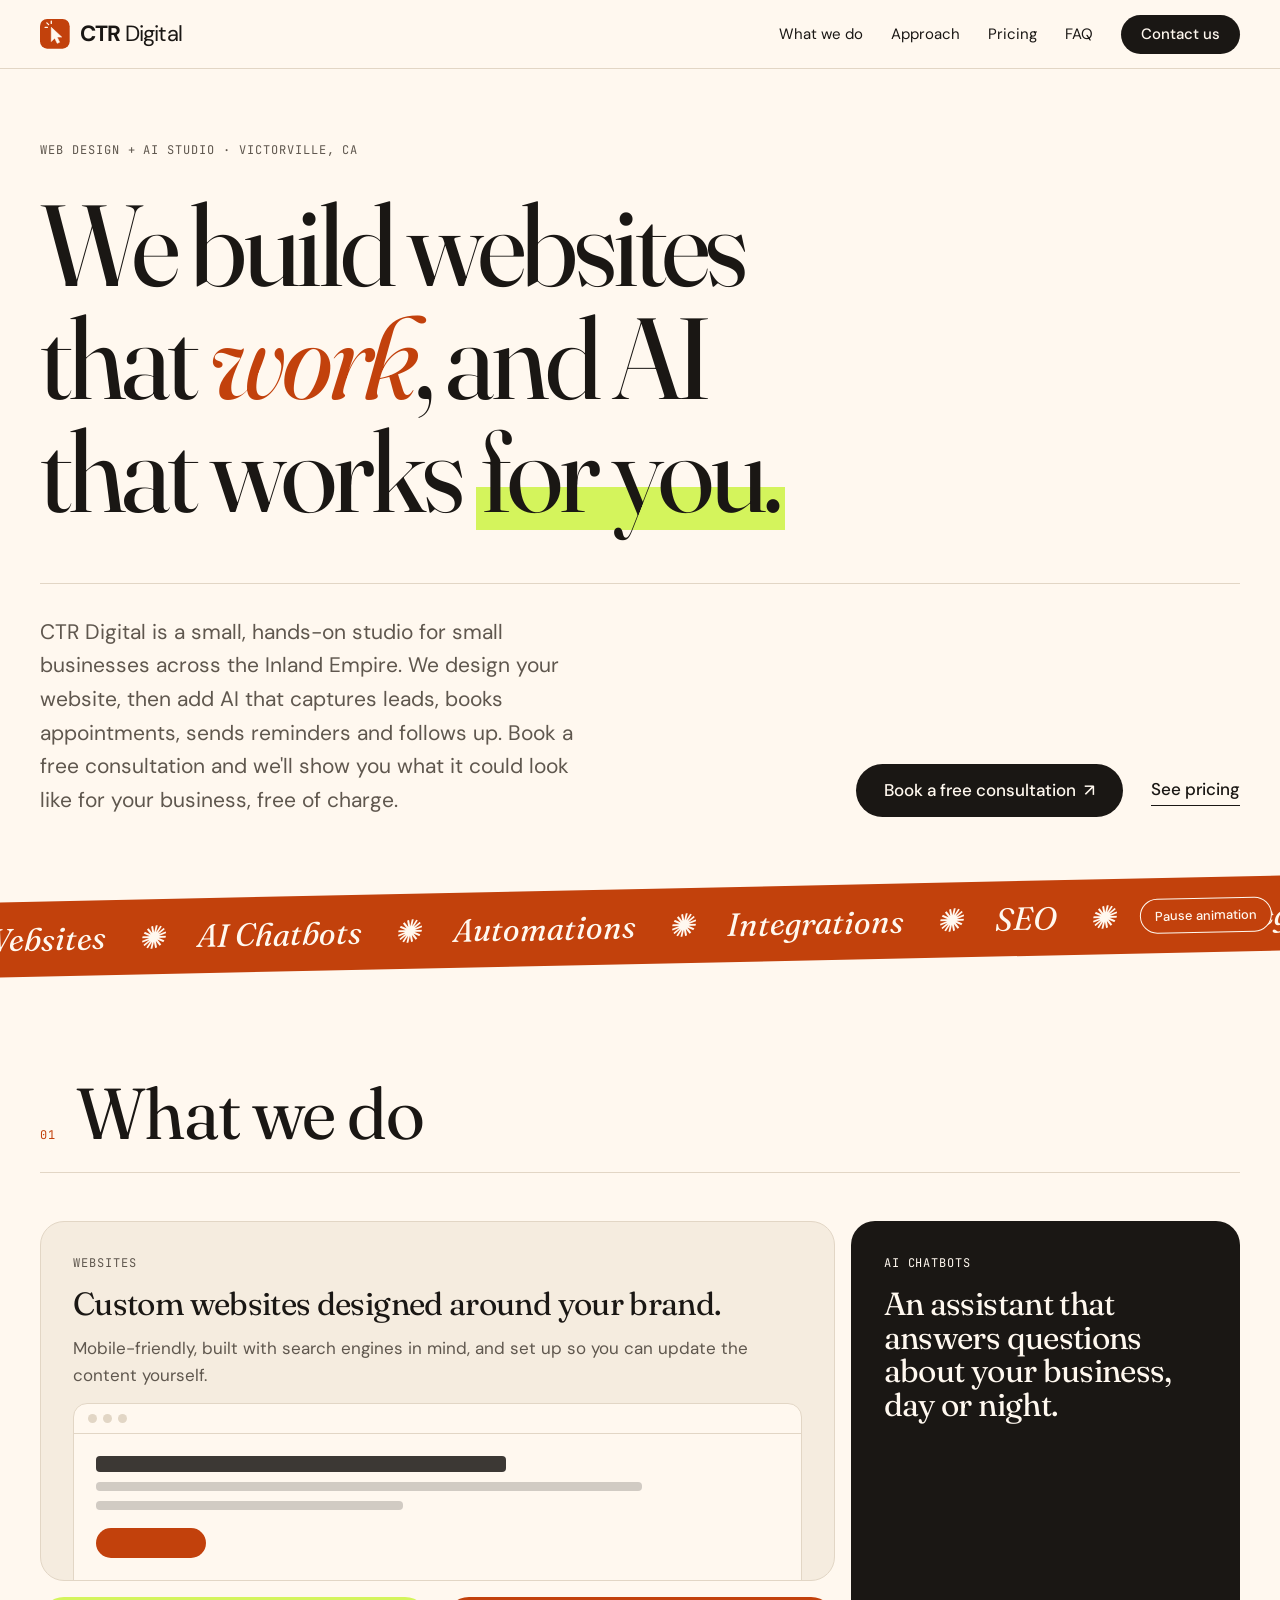
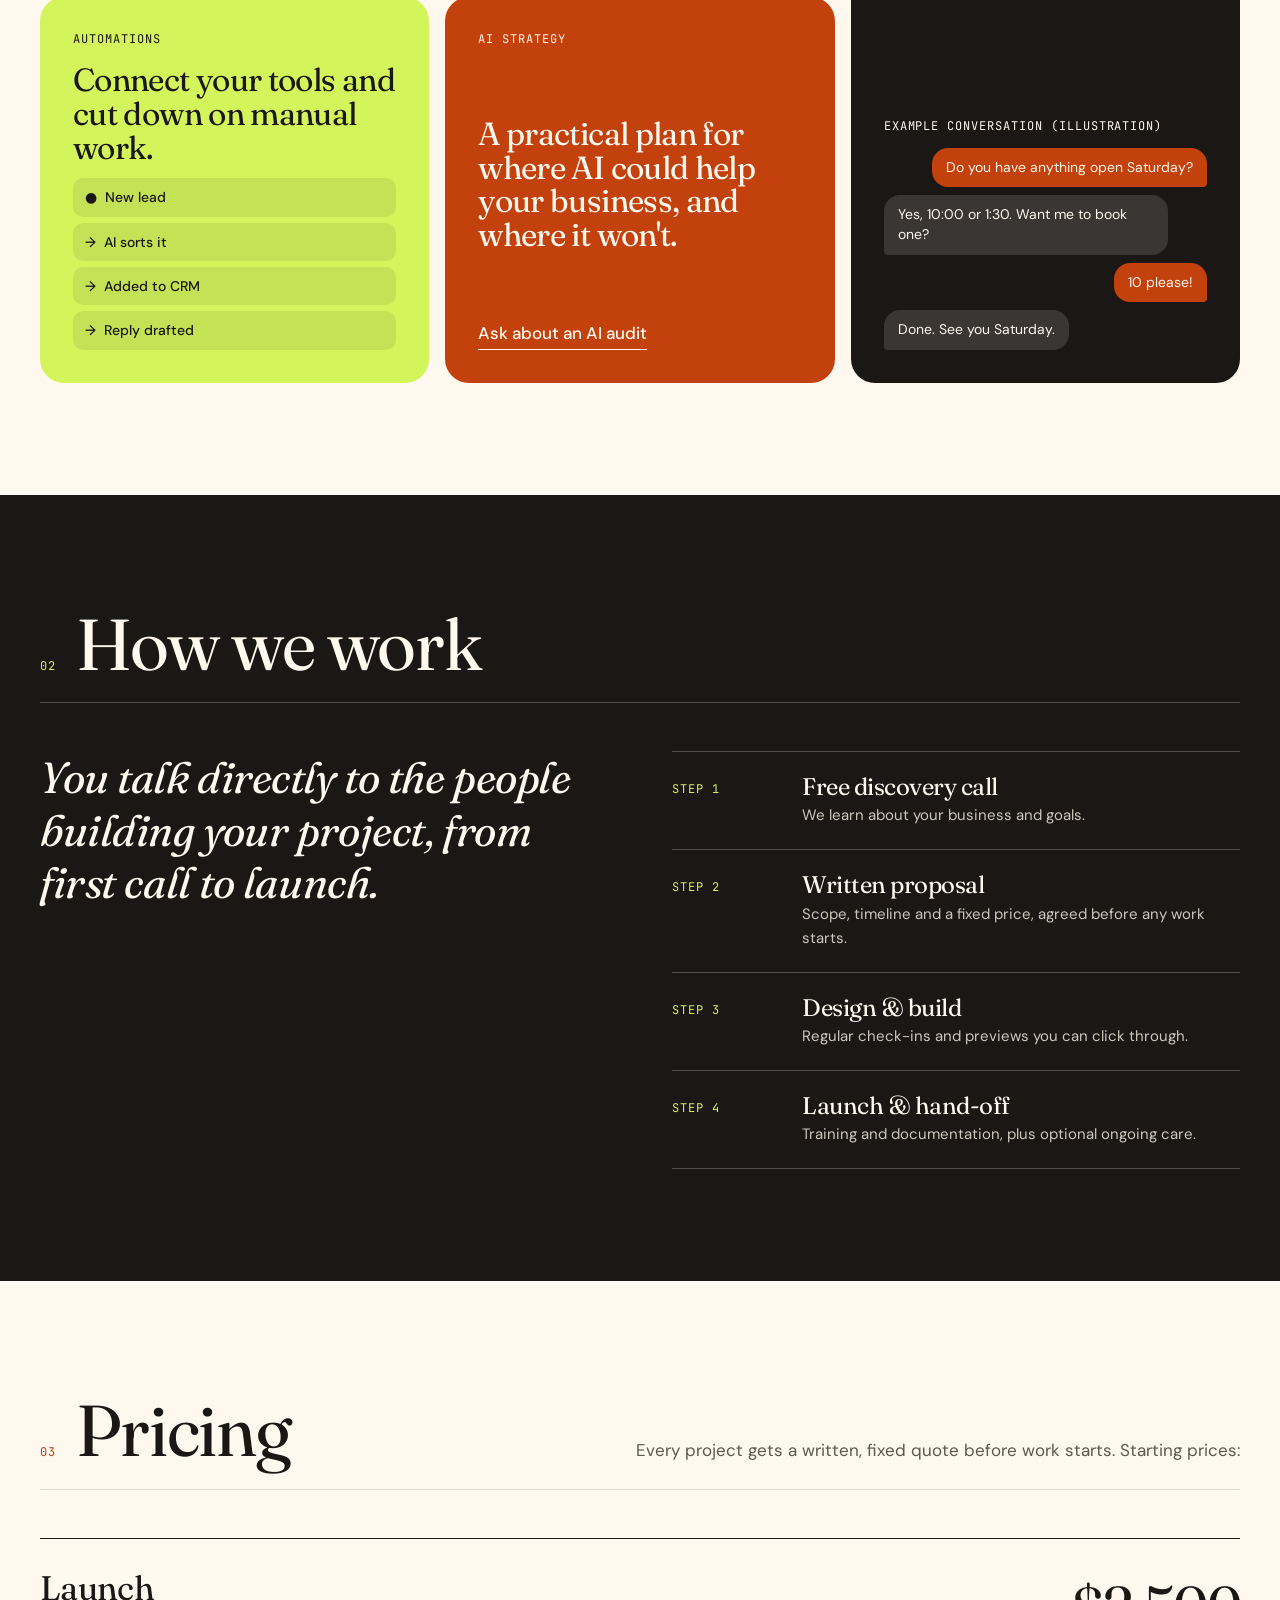
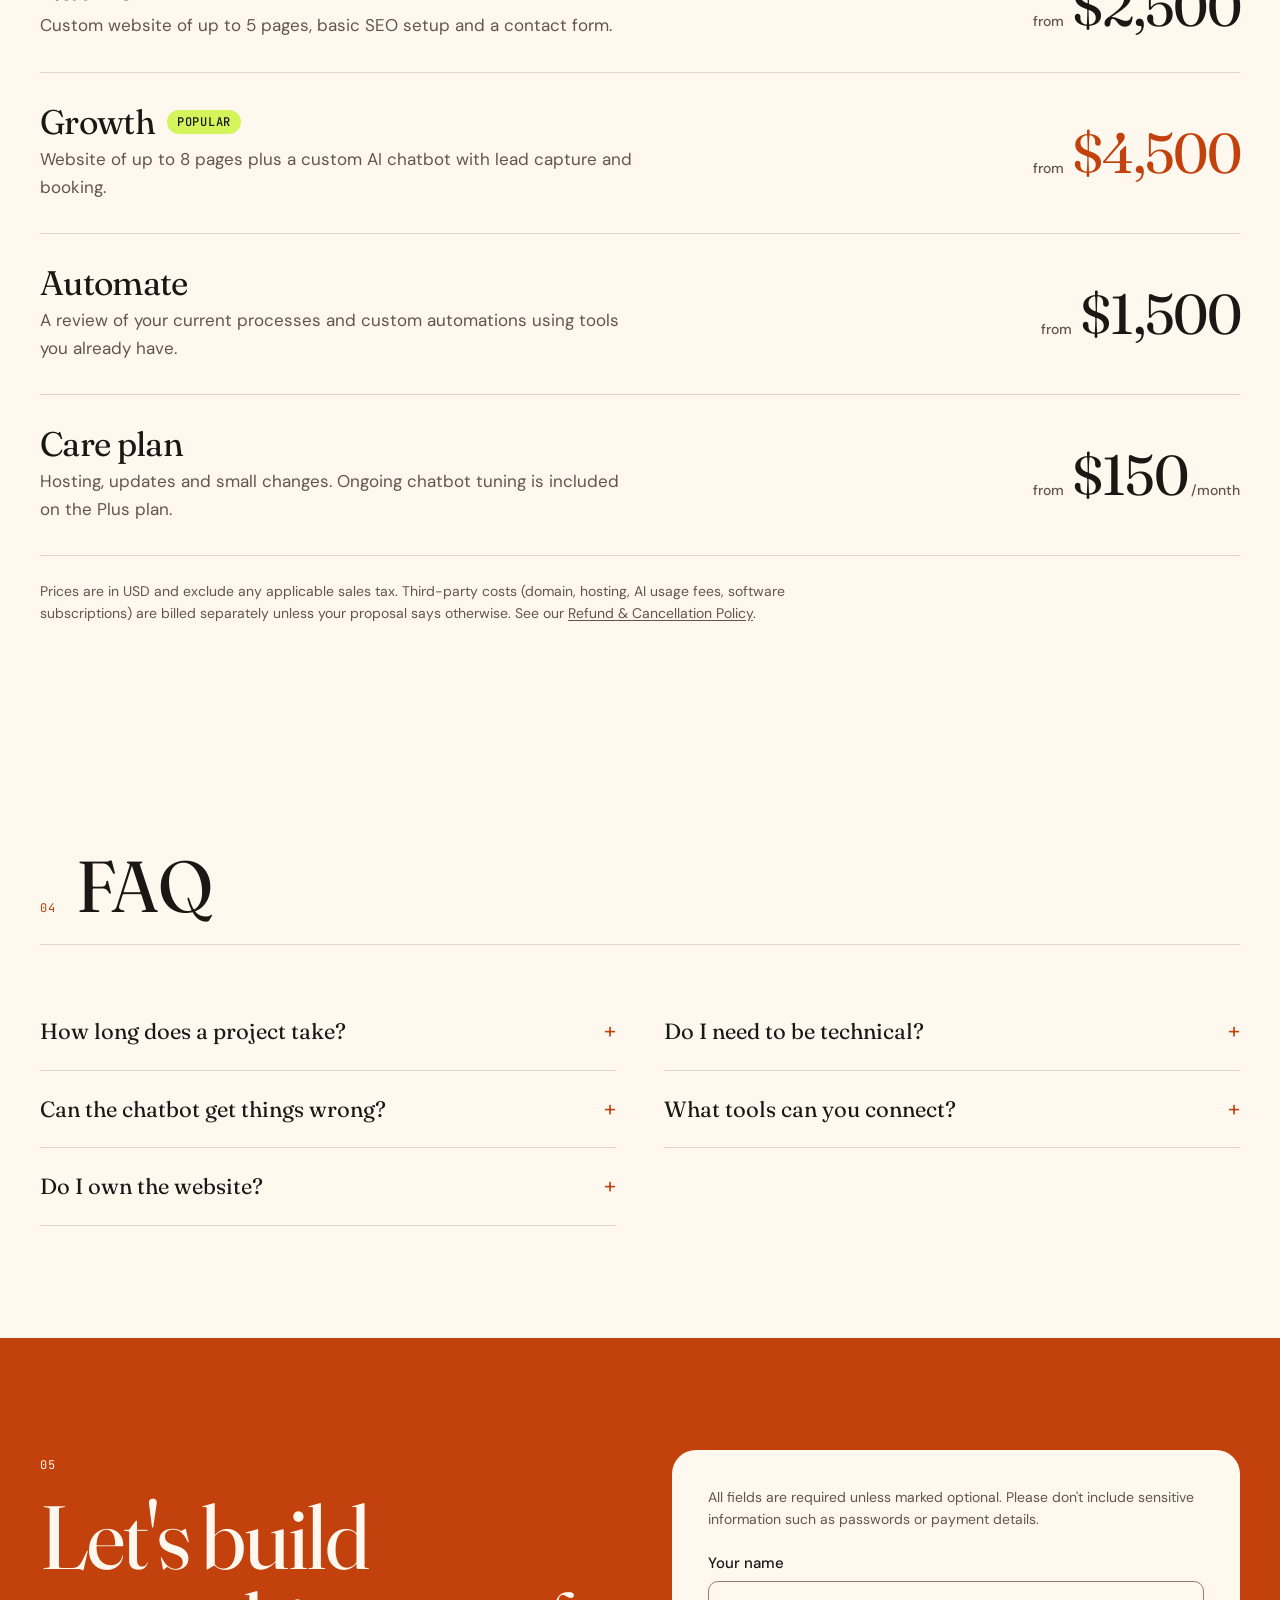
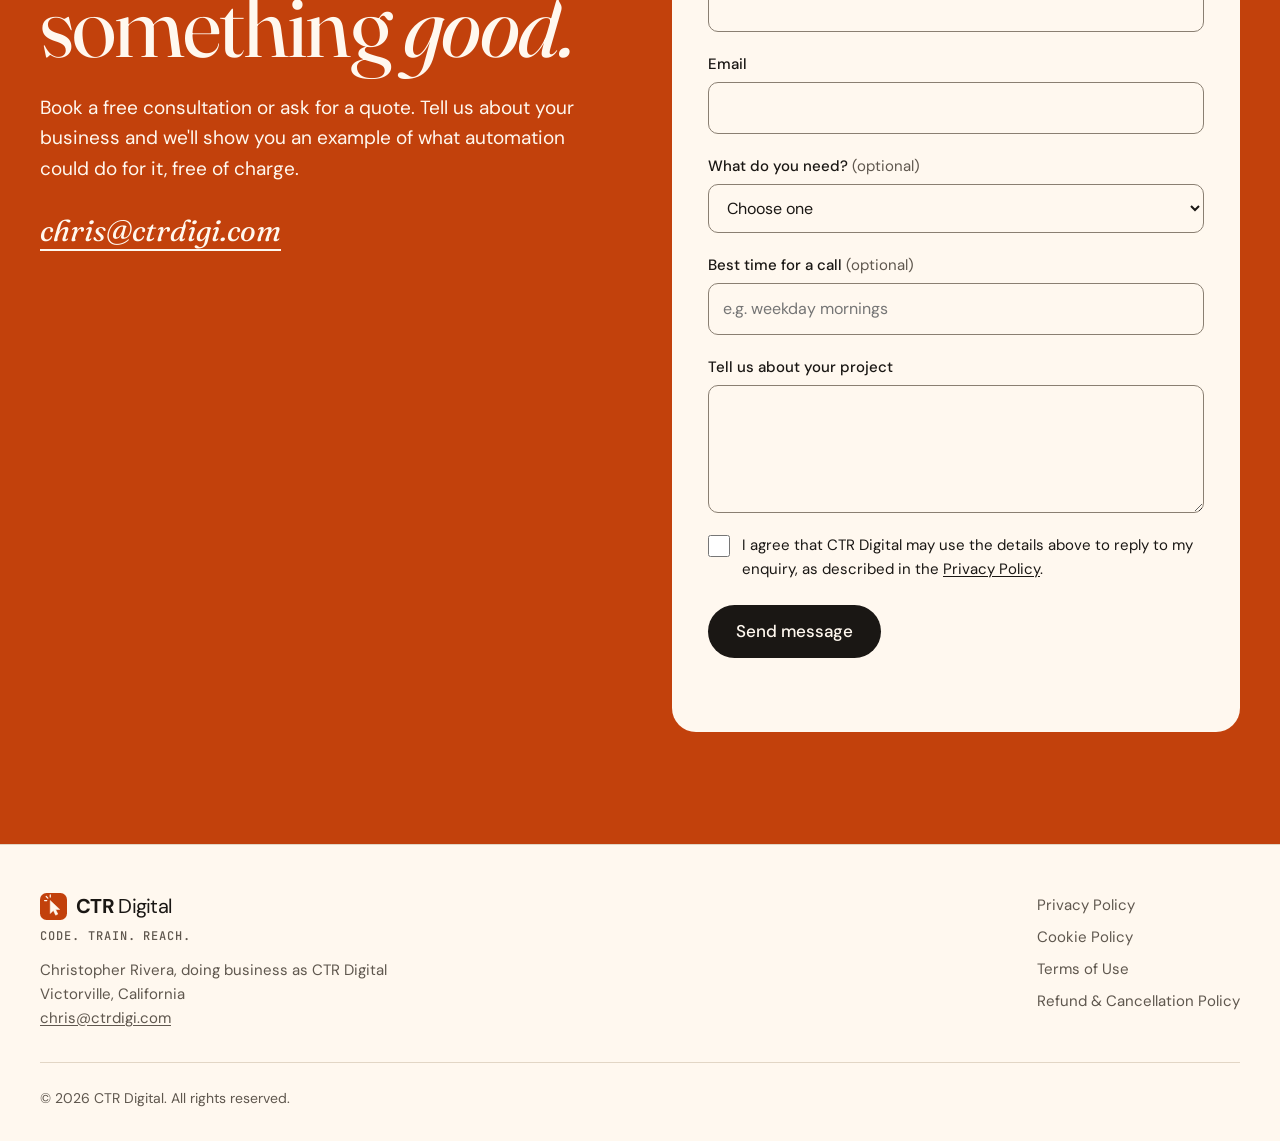
==== commit ab49cdf7: "Add optional "best time for a call" field to the contact form The form is the only way to book a fre" ====
--- a/index.html
+++ b/index.html
@@ -250,6 +250,11 @@
           </div>
 
           <div class="field">
+            <label for="f-time">Best time for a call <span class="optional">(optional)</span></label>
+            <input id="f-time" type="text" name="time" placeholder="e.g. weekday mornings">
+          </div>
+
+          <div class="field">
             <label for="f-message">Tell us about your project</label>
             <textarea id="f-message" name="message" rows="4" required aria-describedby="f-message-err"></textarea>
             <p class="field-err" id="f-message-err"></p>
